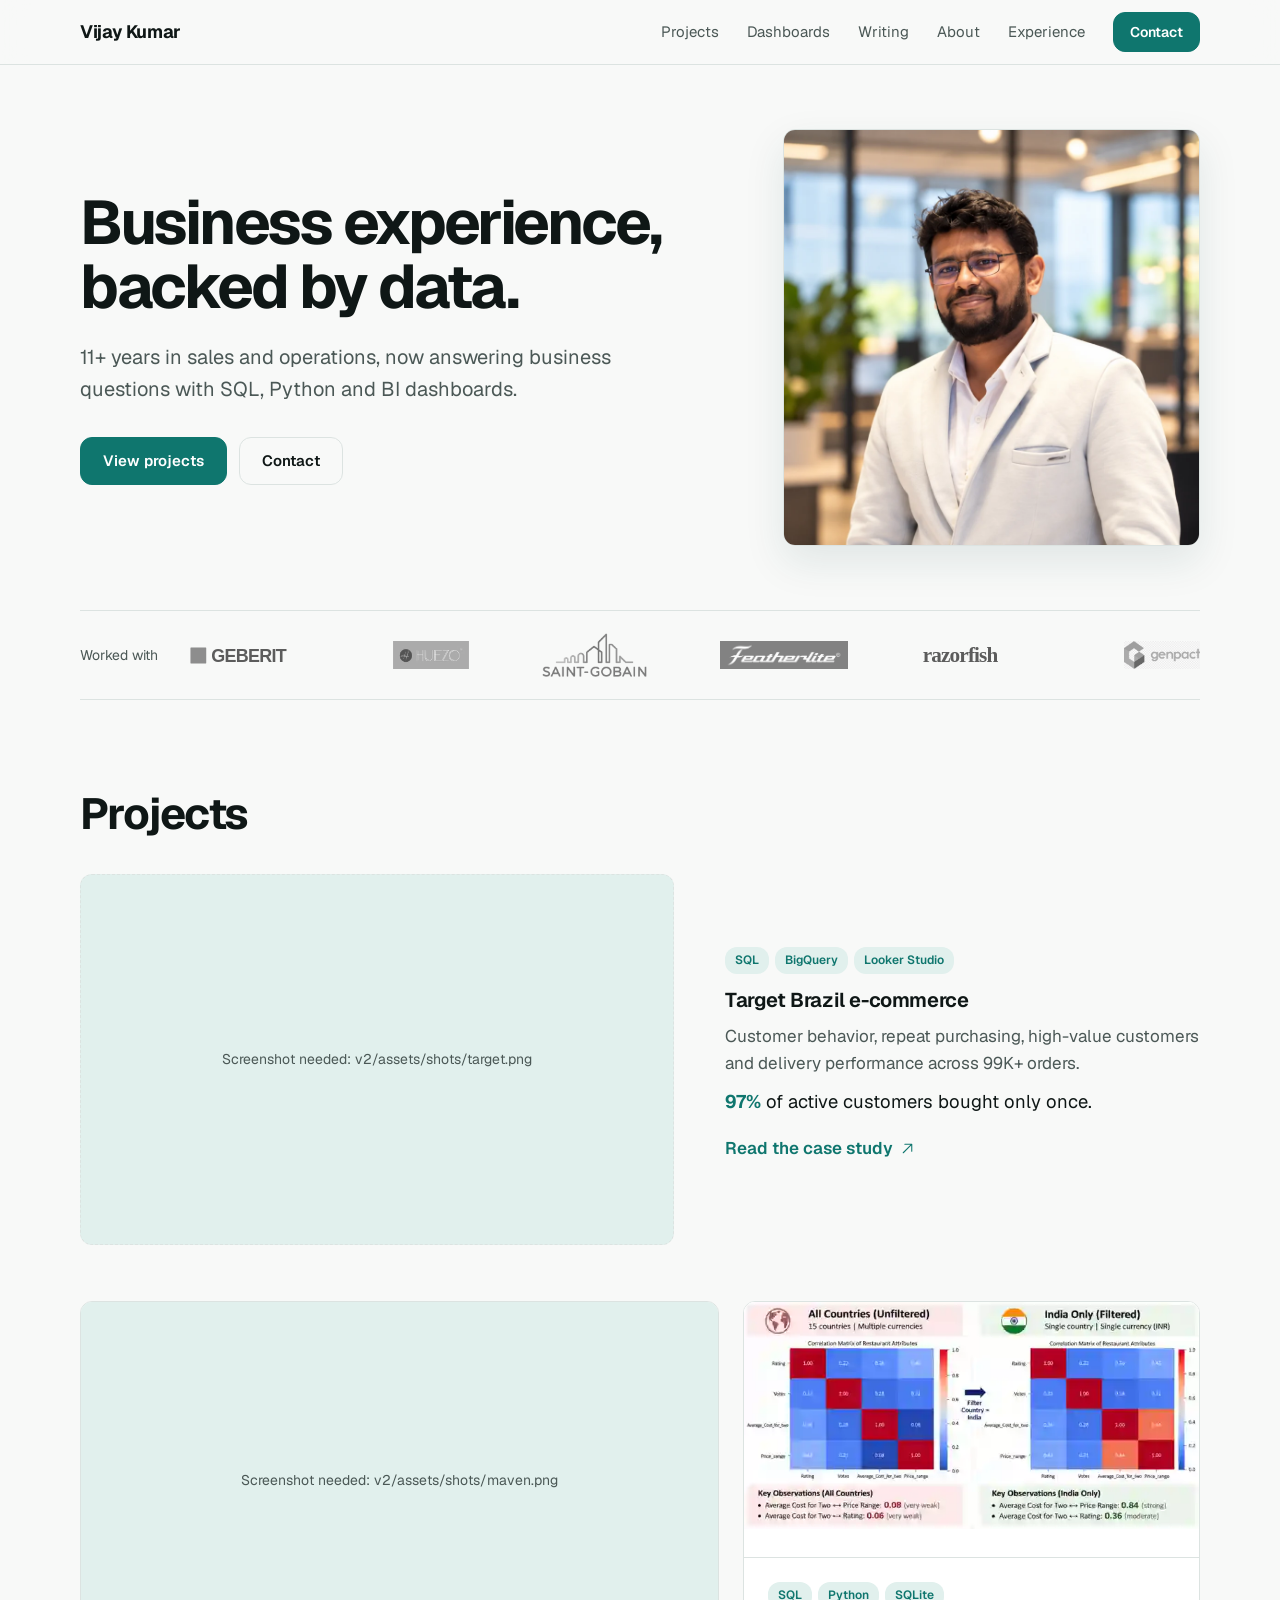
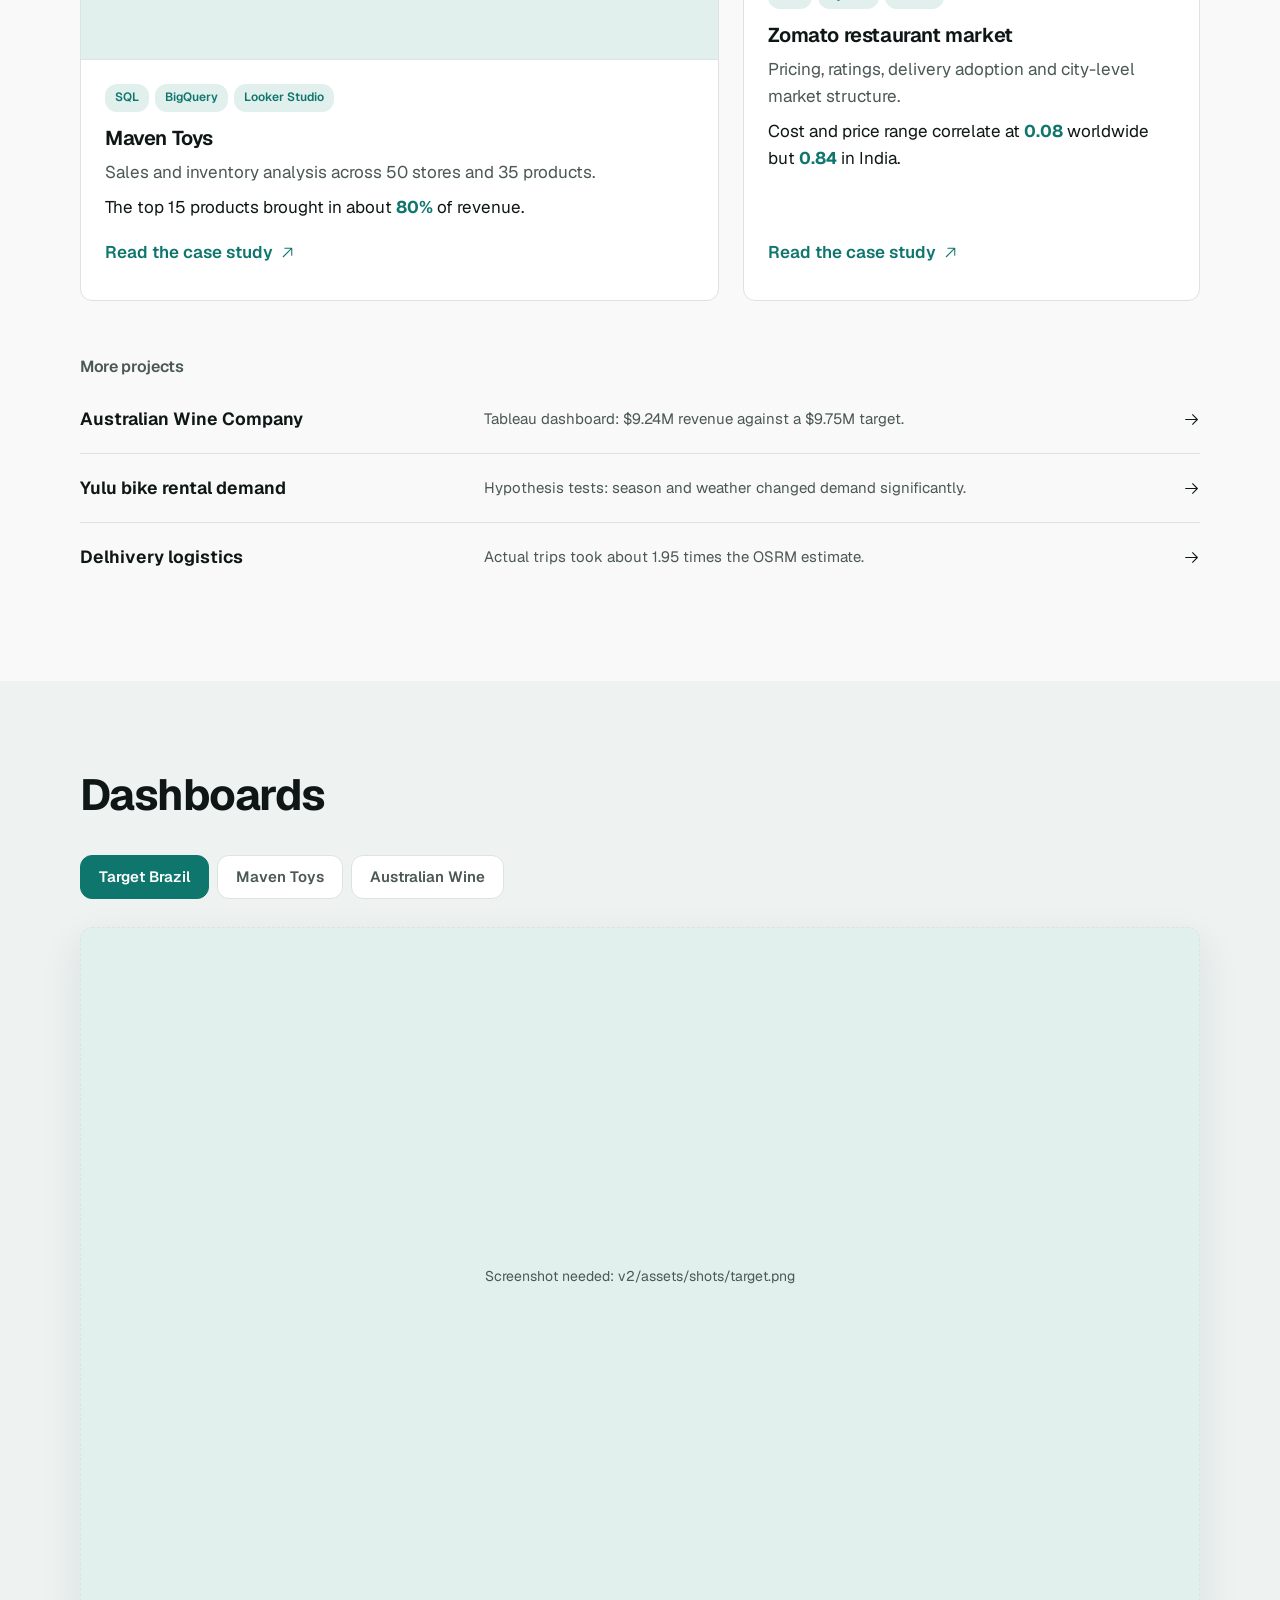
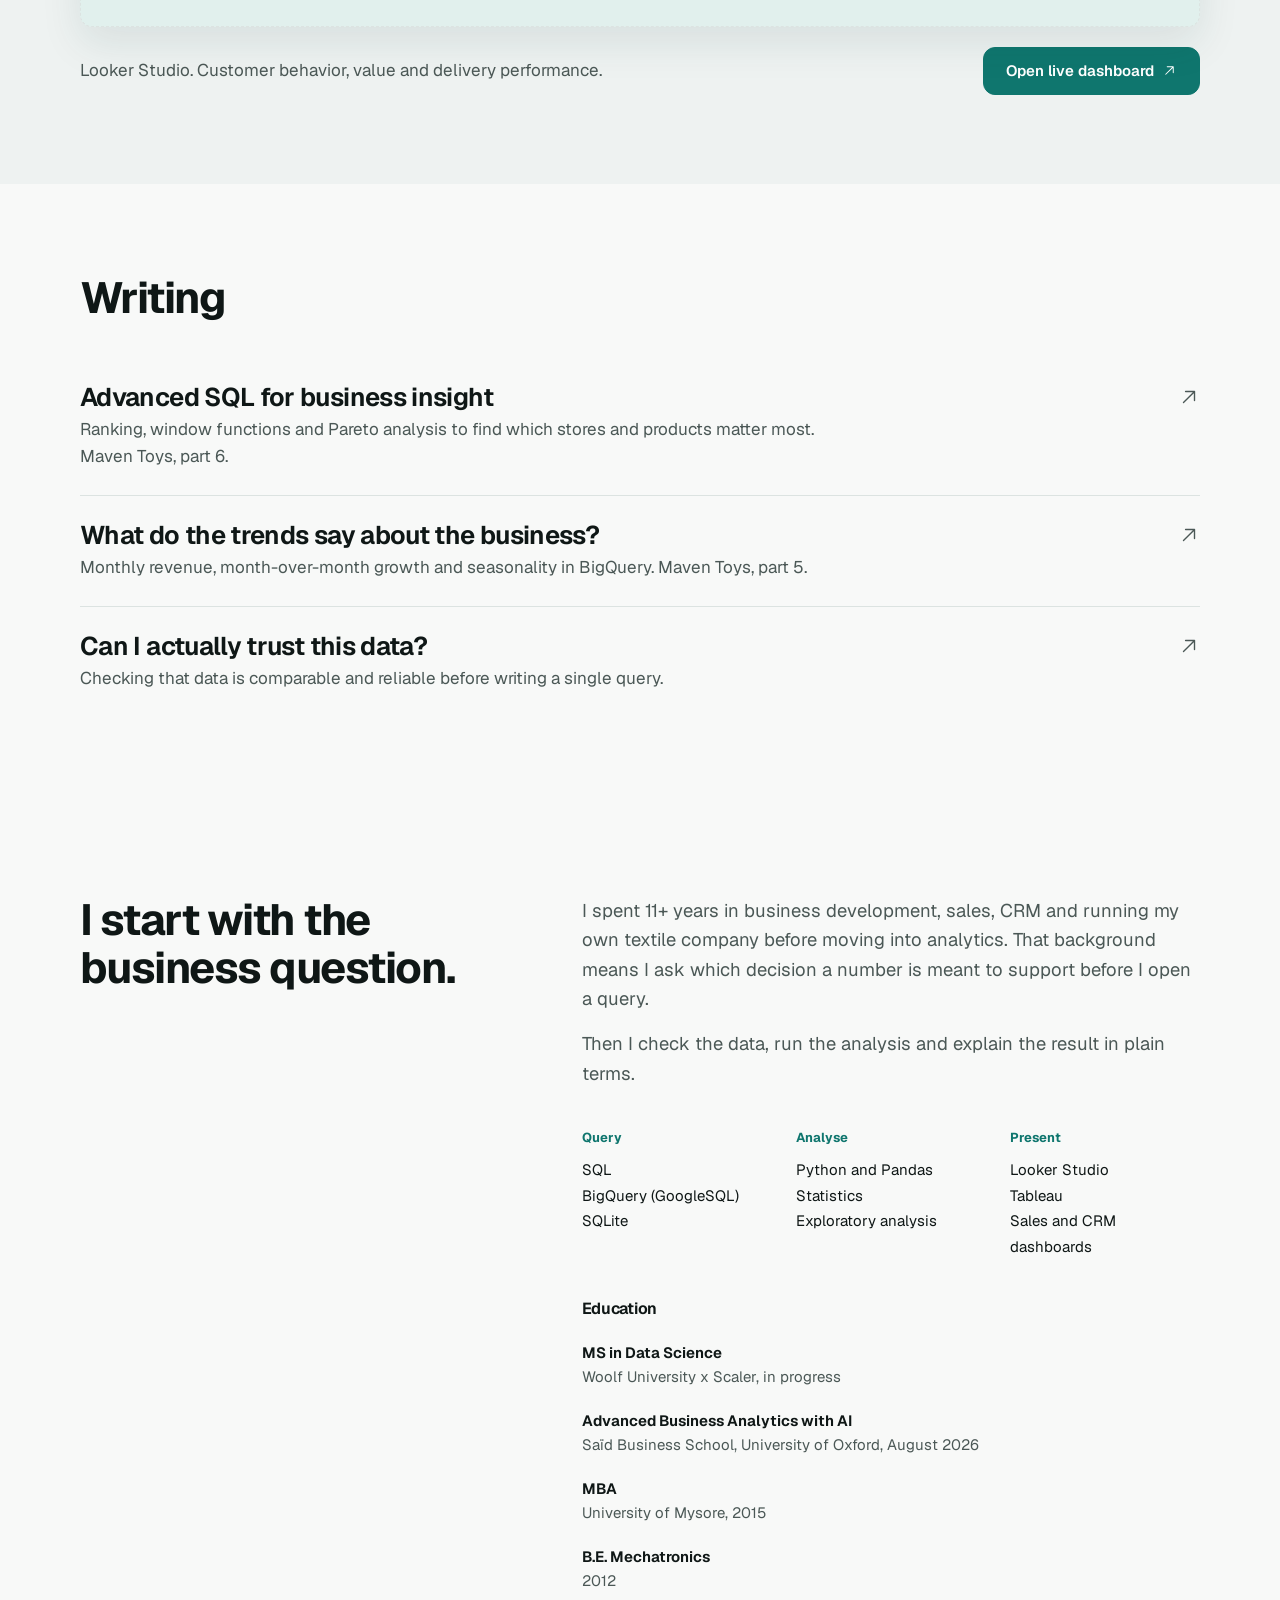
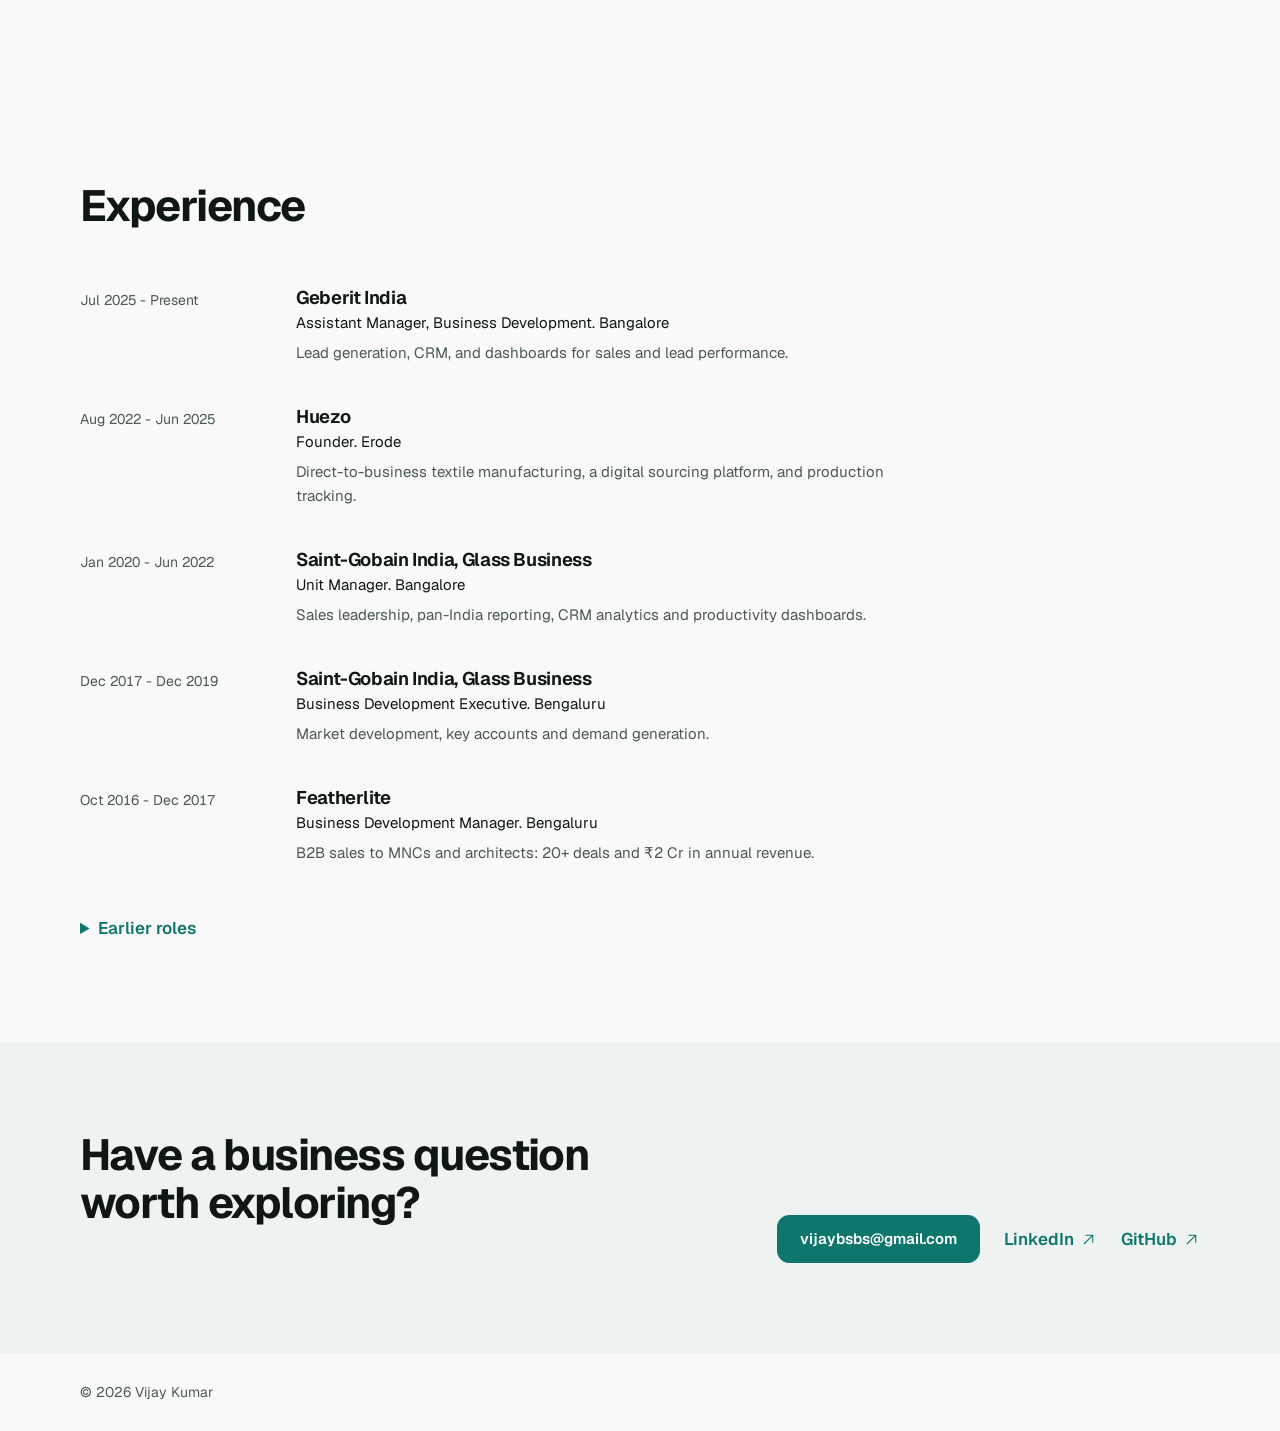
==== v2/index.html @ c9737650 "Add v2 portfolio home page in /v2 (v1 untouched) Plainer hero, real-screenshot dashboard slots, teal" ====
<!DOCTYPE html>
<html lang="en">
<head>
  <meta charset="UTF-8">
  <meta name="viewport" content="width=device-width, initial-scale=1.0">
  <title>Vijay Kumar | Business and Data Analytics</title>
  <meta name="description" content="Portfolio of Vijay Kumar: 11+ years in sales and operations, now doing business analytics with SQL, Python and BI dashboards.">
  <meta name="author" content="Vijay Kumar">
  <meta name="robots" content="noindex">
  <meta name="color-scheme" content="light dark">
  <meta property="og:type" content="website">
  <meta property="og:title" content="Vijay Kumar | Business and Data Analytics">
  <meta property="og:description" content="Business experience, backed by data. Projects, live dashboards and writing.">
  <meta property="og:image" content="https://vijaybsbs.github.io/v2/assets/vijay-profile.webp">
  <link rel="icon" href="assets/favicon.svg" type="image/svg+xml">
  <link rel="preload" href="assets/fonts/geist-latin-wght-normal.woff2" as="font" type="font/woff2" crossorigin>
  <link rel="stylesheet" href="styles.css">
</head>
<body>
  <a class="skip" href="#main">Skip to content</a>

  <header class="nav-wrap">
    <nav class="nav container" aria-label="Main">
      <a class="brand" href="#top" aria-label="Vijay Kumar, home">Vijay Kumar</a>
      <button class="menu-btn" type="button" aria-expanded="false" aria-controls="nav-links">Menu</button>
      <div class="nav-links" id="nav-links">
        <a href="#projects">Projects</a>
        <a href="#dashboards">Dashboards</a>
        <a href="#writing">Writing</a>
        <a href="#about">About</a>
        <a href="#experience">Experience</a>
        <a class="btn btn-small" href="#contact">Contact</a>
      </div>
    </nav>
  </header>

  <main id="main">
    <section class="hero container" id="top">
      <div class="hero-copy">
        <h1>Business experience, backed by data.</h1>
        <p class="lead">11+ years in sales and operations, now answering business questions with SQL, Python and BI dashboards.</p>
        <div class="actions">
          <a class="btn btn-primary" href="#projects">View projects</a>
          <a class="btn btn-ghost" href="#contact">Contact</a>
        </div>
      </div>
      <div class="hero-photo">
        <img src="assets/vijay-profile.webp" width="900" height="900" alt="Portrait of Vijay Kumar" fetchpriority="high">
      </div>
    </section>

    <section class="logos container" aria-label="Companies I have worked with">
      <p class="logos-label">Worked with</p>
      <ul class="logo-row">
        <li><img src="assets/logos/geberit.svg" alt="Geberit" height="28"></li>
        <li><img src="assets/logos/huezo.svg" alt="Huezo" height="28"></li>
        <li><img src="assets/logos/saint-gobain.png" alt="Saint-Gobain" height="28"></li>
        <li><img src="assets/logos/featherlite.png" alt="Featherlite" height="28"></li>
        <li><img src="assets/logos/razorfish.svg" alt="Razorfish" height="28"></li>
        <li><img src="assets/logos/genpact.png" alt="Genpact" height="28"></li>
      </ul>
    </section>

    <section class="section container" id="projects">
      <h2>Projects</h2>

      <article class="feature reveal">
        <figure class="shot" data-shot="target">
          <img src="assets/shots/target.png" width="1440" height="900" alt="Target Brazil e-commerce dashboard in Looker Studio" loading="lazy">
          <figcaption class="shot-missing">Screenshot needed: v2/assets/shots/target.png</figcaption>
        </figure>
        <div class="feature-body">
          <ul class="tags"><li>SQL</li><li>BigQuery</li><li>Looker Studio</li></ul>
          <h3>Target Brazil e-commerce</h3>
          <p>Customer behavior, repeat purchasing, high-value customers and delivery performance across 99K+ orders.</p>
          <p class="insight"><strong>97%</strong> of active customers bought only once.</p>
          <a class="link" href="../target.html">Read the case study <i class="ic ic-up-right" aria-hidden="true"></i></a>
        </div>
      </article>

      <div class="pair">
        <article class="card reveal">
          <figure class="shot" data-shot="maven">
            <img src="assets/shots/maven.png" width="1440" height="900" alt="Maven Toys retail dashboard in Looker Studio" loading="lazy">
            <figcaption class="shot-missing">Screenshot needed: v2/assets/shots/maven.png</figcaption>
          </figure>
          <div class="card-body">
            <ul class="tags"><li>SQL</li><li>BigQuery</li><li>Looker Studio</li></ul>
            <h3>Maven Toys</h3>
            <p>Sales and inventory analysis across 50 stores and 35 products.</p>
            <p class="insight">The top 15 products brought in about <strong>80%</strong> of revenue.</p>
            <a class="link" href="../maven.html">Read the case study <i class="ic ic-up-right" aria-hidden="true"></i></a>
          </div>
        </article>

        <article class="card reveal">
          <figure class="shot" data-shot="zomato">
            <img src="assets/shots/zomato.webp" width="650" height="325" alt="Chart comparing cost and price-range correlation worldwide and in India" loading="lazy">
            <figcaption class="shot-missing">Chart missing</figcaption>
          </figure>
          <div class="card-body">
            <ul class="tags"><li>SQL</li><li>Python</li><li>SQLite</li></ul>
            <h3>Zomato restaurant market</h3>
            <p>Pricing, ratings, delivery adoption and city-level market structure.</p>
            <p class="insight">Cost and price range correlate at <strong>0.08</strong> worldwide but <strong>0.84</strong> in India.</p>
            <a class="link" href="../zomato.html">Read the case study <i class="ic ic-up-right" aria-hidden="true"></i></a>
          </div>
        </article>
      </div>

      <div class="more reveal">
        <h3 class="more-title">More projects</h3>
        <a class="more-row" href="../wine.html">
          <span class="more-name">Australian Wine Company</span>
          <span class="more-note">Tableau dashboard: $9.24M revenue against a $9.75M target.</span>
          <i class="ic ic-right" aria-hidden="true"></i>
        </a>
        <a class="more-row" href="../yulu.html">
          <span class="more-name">Yulu bike rental demand</span>
          <span class="more-note">Hypothesis tests: season and weather changed demand significantly.</span>
          <i class="ic ic-right" aria-hidden="true"></i>
        </a>
        <a class="more-row" href="../delhivery.html">
          <span class="more-name">Delhivery logistics</span>
          <span class="more-note">Actual trips took about 1.95 times the OSRM estimate.</span>
          <i class="ic ic-right" aria-hidden="true"></i>
        </a>
      </div>
    </section>

    <section class="section band" id="dashboards">
      <div class="container">
        <h2>Dashboards</h2>
        <div class="tabs" role="tablist" aria-label="Choose a dashboard">
          <button class="tab" role="tab" id="tab-target" aria-controls="panel-target" aria-selected="true" type="button">Target Brazil</button>
          <button class="tab" role="tab" id="tab-maven" aria-controls="panel-maven" aria-selected="false" tabindex="-1" type="button">Maven Toys</button>
          <button class="tab" role="tab" id="tab-wine" aria-controls="panel-wine" aria-selected="false" tabindex="-1" type="button">Australian Wine</button>
        </div>

        <div class="panel" role="tabpanel" id="panel-target" aria-labelledby="tab-target">
          <figure class="shot shot-large" data-shot="target">
            <img src="assets/shots/target.png" width="1440" height="900" alt="Target Brazil dashboard" loading="lazy">
            <figcaption class="shot-missing">Screenshot needed: v2/assets/shots/target.png</figcaption>
          </figure>
          <div class="panel-meta">
            <p>Looker Studio. Customer behavior, value and delivery performance.</p>
            <a class="btn btn-primary" href="https://datastudio.google.com/reporting/c415700a-a100-4e78-84bf-445e071a173b" target="_blank" rel="noopener">Open live dashboard <i class="ic ic-up-right" aria-hidden="true"></i></a>
          </div>
        </div>

        <div class="panel" role="tabpanel" id="panel-maven" aria-labelledby="tab-maven" hidden>
          <figure class="shot shot-large" data-shot="maven">
            <img src="assets/shots/maven.png" width="1440" height="900" alt="Maven Toys dashboard" loading="lazy">
            <figcaption class="shot-missing">Screenshot needed: v2/assets/shots/maven.png</figcaption>
          </figure>
          <div class="panel-meta">
            <p>Looker Studio. Revenue, product mix and inventory across 50 stores.</p>
            <a class="btn btn-primary" href="https://datastudio.google.com/reporting/275db6a6-f137-4c08-bebb-b09210bb19aa" target="_blank" rel="noopener">Open live dashboard <i class="ic ic-up-right" aria-hidden="true"></i></a>
          </div>
        </div>

        <div class="panel" role="tabpanel" id="panel-wine" aria-labelledby="tab-wine" hidden>
          <figure class="shot shot-large" data-shot="wine">
            <img src="assets/shots/wine.png" width="1440" height="900" alt="Australian Wine Company dashboard" loading="lazy">
            <figcaption class="shot-missing">Screenshot needed: v2/assets/shots/wine.png</figcaption>
          </figure>
          <div class="panel-meta">
            <p>Tableau Public. Revenue, targets, freight and customer retention.</p>
            <a class="btn btn-primary" href="https://public.tableau.com/views/AustralianWineCompanyInsightsDashboard_17593967646220/AustralianWineCompanyInsightsDashboard" target="_blank" rel="noopener">Open live dashboard <i class="ic ic-up-right" aria-hidden="true"></i></a>
          </div>
        </div>
      </div>
    </section>

    <section class="section container" id="writing">
      <h2>Writing</h2>
      <ul class="posts">
        <li class="reveal">
          <a class="post" href="https://www.linkedin.com/posts/vijaybsbs_dataanalytics-sql-bigquery-activity-7506527121729576960-_bFd" target="_blank" rel="noopener">
            <span class="post-title">Advanced SQL for business insight</span>
            <span class="post-note">Ranking, window functions and Pareto analysis to find which stores and products matter most. Maven Toys, part 6.</span>
            <i class="ic ic-up-right" aria-hidden="true"></i>
          </a>
        </li>
        <li class="reveal">
          <a class="post" href="https://www.linkedin.com/posts/vijaybsbs_dataanalytics-sql-bigquery-activity-7506160573588361218-6W4i" target="_blank" rel="noopener">
            <span class="post-title">What do the trends say about the business?</span>
            <span class="post-note">Monthly revenue, month-over-month growth and seasonality in BigQuery. Maven Toys, part 5.</span>
            <i class="ic ic-up-right" aria-hidden="true"></i>
          </a>
        </li>
        <li class="reveal">
          <a class="post" href="https://www.linkedin.com/feed/update/urn:li:activity:7510499380840386560/" target="_blank" rel="noopener">
            <span class="post-title">Can I actually trust this data?</span>
            <span class="post-note">Checking that data is comparable and reliable before writing a single query.</span>
            <i class="ic ic-up-right" aria-hidden="true"></i>
          </a>
        </li>
      </ul>
    </section>

    <section class="section container about" id="about">
      <div class="about-head">
        <h2>I start with the business question.</h2>
      </div>
      <div class="about-body">
        <p>I spent 11+ years in business development, sales, CRM and running my own textile company before moving into analytics. That background means I ask which decision a number is meant to support before I open a query.</p>
        <p>Then I check the data, run the analysis and explain the result in plain terms.</p>

        <dl class="skills">
          <div><dt>Query</dt><dd>SQL<br>BigQuery (GoogleSQL)<br>SQLite</dd></div>
          <div><dt>Analyse</dt><dd>Python and Pandas<br>Statistics<br>Exploratory analysis</dd></div>
          <div><dt>Present</dt><dd>Looker Studio<br>Tableau<br>Sales and CRM dashboards</dd></div>
        </dl>

        <h3 class="sub">Education</h3>
        <ul class="edu">
          <li><strong>MS in Data Science</strong> Woolf University x Scaler, in progress</li>
          <li><strong>Advanced Business Analytics with AI</strong> Saïd Business School, University of Oxford, August 2026</li>
          <li><strong>MBA</strong> University of Mysore, 2015</li>
          <li><strong>B.E. Mechatronics</strong> 2012</li>
        </ul>
      </div>
    </section>

    <section class="section container" id="experience">
      <h2>Experience</h2>
      <ol class="timeline">
        <li class="reveal"><span class="period">Jul 2025 - Present</span><div><h3>Geberit India</h3><p class="role">Assistant Manager, Business Development. Bangalore</p><p>Lead generation, CRM, and dashboards for sales and lead performance.</p></div></li>
        <li class="reveal"><span class="period">Aug 2022 - Jun 2025</span><div><h3>Huezo</h3><p class="role">Founder. Erode</p><p>Direct-to-business textile manufacturing, a digital sourcing platform, and production tracking.</p></div></li>
        <li class="reveal"><span class="period">Jan 2020 - Jun 2022</span><div><h3>Saint-Gobain India, Glass Business</h3><p class="role">Unit Manager. Bangalore</p><p>Sales leadership, pan-India reporting, CRM analytics and productivity dashboards.</p></div></li>
        <li class="reveal"><span class="period">Dec 2017 - Dec 2019</span><div><h3>Saint-Gobain India, Glass Business</h3><p class="role">Business Development Executive. Bengaluru</p><p>Market development, key accounts and demand generation.</p></div></li>
        <li class="reveal"><span class="period">Oct 2016 - Dec 2017</span><div><h3>Featherlite</h3><p class="role">Business Development Manager. Bengaluru</p><p>B2B sales to MNCs and architects: 20+ deals and ₹2 Cr in annual revenue.</p></div></li>
      </ol>

      <details class="earlier">
        <summary>Earlier roles</summary>
        <ol class="timeline">
          <li><span class="period">Jul 2015 - Sep 2016</span><div><h3>Fresh Buy</h3><p class="role">Business Development. Bangalore</p><p>Retail operations, procurement, vendor negotiations and institutional partnerships.</p></div></li>
          <li><span class="period">Feb 2015 - May 2015</span><div><h3>Razorfish Technologies India</h3><p class="role">Market Research Intern. Bangalore</p><p>Market research, data mining and marketing insights.</p></div></li>
          <li><span class="period">Jul 2014 - Sep 2014</span><div><h3>Genpact</h3><p class="role">Research Intern. Bangalore</p><p>Market research, social media analytics and lead data mining.</p></div></li>
          <li><span class="period">May 2014 - Jun 2014</span><div><h3>Trishul Winding Solutions</h3><p class="role">Research Intern. Bangalore</p><p>CRM in Excel, sales funnel analysis and decision-support analysis.</p></div></li>
          <li><span class="period">Apr 2012 - May 2013</span><div><h3>Adthiya Polytechnic College</h3><p class="role">Professor of Mechanical Engineering. Tamil Nadu</p><p>Teaching and technical communication.</p></div></li>
        </ol>
      </details>
    </section>

    <section class="contact band" id="contact">
      <div class="container contact-inner">
        <h2>Have a business question worth exploring?</h2>
        <div class="contact-links">
          <a class="btn btn-primary" href="mailto:vijaybsbs@gmail.com">vijaybsbs@gmail.com</a>
          <a class="link" href="https://www.linkedin.com/in/vijaybsbs/" target="_blank" rel="noopener">LinkedIn <i class="ic ic-up-right" aria-hidden="true"></i></a>
          <a class="link" href="https://github.com/vijaybsbs" target="_blank" rel="noopener">GitHub <i class="ic ic-up-right" aria-hidden="true"></i></a>
        </div>
      </div>
    </section>
  </main>

  <footer class="footer container">
    <span>© <span id="year">2026</span> Vijay Kumar</span>
  </footer>
  <script src="script.js"></script>
</body>
</html>
---- v2/styles.css ----
/* Vijay Kumar portfolio, v2. One accent (teal), one radius, light + dark. */
@font-face{font-family:"Geist";src:url("assets/fonts/geist-latin-wght-normal.woff2") format("woff2");font-weight:100 900;font-display:swap}

:root{
  --bg:#f8f9f8;
  --surface:#ffffff;
  --band:#eef2f1;
  --ink:#0f1716;
  --muted:#4b5856;
  --line:#dce3e1;
  --accent:#0f766e;
  --on-accent:#ffffff;
  --accent-soft:#e1f0ed;
  --shadow:0 16px 40px rgba(15,70,64,.10);
  --r:12px;
  --max:1120px;
  --y:clamp(56px,7vw,96px);
}
@media (prefers-color-scheme:dark){
  :root{
    --bg:#0b1110;
    --surface:#121a19;
    --band:#0f1716;
    --ink:#e9efed;
    --muted:#a2b0ad;
    --line:#23302e;
    --accent:#2dd4bf;
    --on-accent:#04201c;
    --accent-soft:#12302c;
    --shadow:0 16px 40px rgba(0,0,0,.4);
  }
}

*{box-sizing:border-box}
html{scroll-behavior:smooth}
body{margin:0;background:var(--bg);color:var(--ink);font-family:"Geist",ui-sans-serif,system-ui,-apple-system,"Segoe UI",sans-serif;font-size:17px;line-height:1.6;-webkit-font-smoothing:antialiased}
img{max-width:100%;height:auto;display:block}
a{color:inherit;text-decoration:none}
ul,ol{margin:0;padding:0;list-style:none}
h1,h2,h3,p,dl,dd{margin:0}
section[id]{scroll-margin-top:72px}
:focus-visible{outline:2px solid var(--accent);outline-offset:3px;border-radius:6px}

.container{width:min(calc(100% - 48px),var(--max));margin-inline:auto}
.skip{position:absolute;left:-999px;top:8px;background:var(--accent);color:var(--on-accent);padding:8px 14px;border-radius:var(--r);z-index:100}
.skip:focus{left:8px}

/* Icons: Phosphor, masked so they take the text color */
.ic{display:inline-block;width:1em;height:1em;background:currentColor;-webkit-mask:var(--icon) center/contain no-repeat;mask:var(--icon) center/contain no-repeat;vertical-align:-.12em;transition:transform .25s cubic-bezier(.16,1,.3,1)}
.ic-up-right{--icon:url("assets/icons/arrow-up-right.svg")}
.ic-right{--icon:url("assets/icons/arrow-right.svg")}

/* Buttons */
.btn{display:inline-flex;align-items:center;justify-content:center;gap:8px;min-height:48px;padding:0 22px;border-radius:var(--r);border:1px solid var(--line);font-weight:600;font-size:15px;white-space:nowrap;transition:transform .2s cubic-bezier(.16,1,.3,1),background .2s,border-color .2s,box-shadow .2s}
.btn:hover{transform:translateY(-2px)}
.btn:active{transform:scale(.98)}
.btn-primary{background:var(--accent);border-color:var(--accent);color:var(--on-accent)}
.btn-primary:hover{box-shadow:var(--shadow)}
.btn-ghost{background:transparent;color:var(--ink)}
.btn-ghost:hover{border-color:var(--accent)}
.btn-small{min-height:40px;padding:0 16px;background:var(--accent);border-color:var(--accent);color:var(--on-accent);font-size:14px}
.link{display:inline-flex;align-items:center;gap:6px;font-weight:600;color:var(--accent);padding:10px 0}
.link:hover .ic{transform:translate(2px,-2px)}

/* Nav */
.nav-wrap{position:sticky;top:0;z-index:20;background:color-mix(in srgb,var(--bg) 88%,transparent);backdrop-filter:blur(14px);-webkit-backdrop-filter:blur(14px);border-bottom:1px solid var(--line)}
.nav{height:64px;display:flex;align-items:center;justify-content:space-between}
.brand{font-weight:700;letter-spacing:-.02em;font-size:18px}
.nav-links{display:flex;align-items:center;gap:28px;font-size:15px;color:var(--muted)}
.nav-links a:not(.btn):hover{color:var(--ink)}
.menu-btn{display:none;min-height:44px;padding:0 14px;border:1px solid var(--line);border-radius:var(--r);background:transparent;color:var(--ink);font:inherit;font-size:15px;font-weight:600;cursor:pointer}

/* Headings */
h1{font-size:clamp(2.4rem,4.8vw,4rem);line-height:1.04;letter-spacing:-.04em;font-weight:700;text-wrap:balance}
h2{font-size:clamp(1.9rem,3.4vw,2.75rem);line-height:1.1;letter-spacing:-.035em;font-weight:700;text-wrap:balance}
h3{font-size:1.25rem;line-height:1.25;letter-spacing:-.02em;font-weight:650}
.section{padding-block:var(--y)}
.section>h2,.band .container>h2{margin-bottom:36px}

/* Hero */
.hero{display:grid;grid-template-columns:1.2fr .8fr;gap:clamp(32px,6vw,80px);align-items:center;padding-block:clamp(40px,5vw,72px)}
.lead{font-size:clamp(1.05rem,1.6vw,1.25rem);color:var(--muted);max-width:30em;margin:22px 0 32px}
.actions{display:flex;gap:12px;flex-wrap:wrap}
.hero-photo img{width:100%;max-width:420px;margin-left:auto;aspect-ratio:1;object-fit:cover;border-radius:var(--r);border:1px solid var(--line);box-shadow:var(--shadow)}

/* Logos */
.logos{display:flex;align-items:center;gap:32px;padding-block:22px;border-block:1px solid var(--line)}
.logos-label{font-size:14px;color:var(--muted);white-space:nowrap}
.logo-row{display:flex;flex:1;align-items:center;justify-content:space-between;gap:20px 36px;flex-wrap:wrap}
.logo-row img{height:28px;width:auto;max-width:130px;object-fit:contain;filter:grayscale(1);opacity:.7;transition:opacity .2s}
.logo-row li:hover img{opacity:1}
.logo-row img[alt="Saint-Gobain"]{height:44px}
@media (prefers-color-scheme:dark){.logo-row li{background:#e6ecea;border-radius:var(--r);padding:8px 14px;display:flex;align-items:center}.logo-row img{opacity:.85}}

/* Screenshots with graceful empty state */
.shot{position:relative;margin:0;aspect-ratio:16/10;background:var(--surface);border:1px solid var(--line);border-radius:var(--r);overflow:hidden}
.shot img{width:100%;height:100%;object-fit:cover;object-position:top}
.shot-missing{display:none}
.shot.is-missing{display:grid;place-items:center;border-style:dashed;background:var(--accent-soft)}
.shot.is-missing img{display:none}
.shot.is-missing .shot-missing{display:block;padding:16px;text-align:center;font-size:14px;color:var(--muted)}
.pair .shot{aspect-ratio:16/9}
.shot[data-shot="zomato"] img{object-fit:contain;background:#fff}

/* Projects */
.tags{display:flex;gap:6px;flex-wrap:wrap;margin-bottom:14px}
.tags li{font-size:12px;font-weight:600;padding:4px 10px;border-radius:var(--r);background:var(--accent-soft);color:var(--accent)}
.insight{margin:14px 0 8px;color:var(--ink)}
.insight strong{color:var(--accent)}
.feature{display:grid;grid-template-columns:1.25fr 1fr;gap:clamp(24px,4vw,56px);align-items:center;margin-bottom:56px}
.feature-body p{color:var(--muted);margin-top:10px}
.feature-body .insight{color:var(--ink);font-size:1.15rem}
.pair{display:grid;grid-template-columns:7fr 5fr;gap:24px;margin-bottom:56px}
.card{display:flex;flex-direction:column;background:var(--surface);border:1px solid var(--line);border-radius:var(--r);overflow:hidden;transition:transform .25s cubic-bezier(.16,1,.3,1),box-shadow .25s}
.card:hover{transform:translateY(-4px);box-shadow:var(--shadow)}
.card .shot{border:0;border-bottom:1px solid var(--line);border-radius:0}
.card-body{padding:24px;display:flex;flex-direction:column;flex:1}
.card-body p{color:var(--muted);margin-top:8px}
.card-body .insight{color:var(--ink)}
.card-body .link{margin-top:auto}

.more-title{font-size:1rem;color:var(--muted);font-weight:600;margin-bottom:8px}
.more-row{display:grid;grid-template-columns:minmax(0,.9fr) minmax(0,1.6fr) auto;gap:24px;align-items:center;padding:20px 0;transition:color .2s}
.more-row+.more-row{border-top:1px solid var(--line)}
.more-name{font-weight:650;font-size:1.1rem}
.more-note{color:var(--muted);font-size:15px}
.more-row:hover .more-name{color:var(--accent)}
.more-row:hover .ic{transform:translateX(4px)}

/* Dashboards */
.band{background:var(--band)}
.tabs{display:flex;gap:8px;margin-bottom:24px;overflow-x:auto;padding-bottom:4px}
.tab{min-height:44px;padding:0 18px;border:1px solid var(--line);border-radius:var(--r);background:var(--surface);color:var(--muted);font:inherit;font-size:15px;font-weight:600;white-space:nowrap;cursor:pointer;transition:background .2s,color .2s,border-color .2s}
.tab:hover{color:var(--ink)}
.tab[aria-selected="true"]{background:var(--accent);border-color:var(--accent);color:var(--on-accent)}
.panel[hidden]{display:none}
.panel-meta{display:flex;align-items:center;justify-content:space-between;gap:20px;flex-wrap:wrap;margin-top:20px}
.panel-meta p{color:var(--muted)}
.shot-large{box-shadow:var(--shadow)}

/* Writing */
.post{display:grid;grid-template-columns:minmax(0,1fr) auto;column-gap:24px;row-gap:4px;align-items:start;padding:24px 0}
li+li .post{border-top:1px solid var(--line)}
.post-title{font-size:clamp(1.25rem,2.2vw,1.6rem);font-weight:650;letter-spacing:-.025em;line-height:1.2;transition:color .2s}
.post-note{grid-column:1;color:var(--muted);max-width:44em}
.post .ic{grid-column:2;grid-row:1;font-size:1.4rem;color:var(--muted);margin-top:4px}
.post:hover .post-title{color:var(--accent)}
.post:hover .ic{transform:translate(3px,-3px);color:var(--accent)}

/* About */
.about{display:grid;grid-template-columns:.8fr 1.2fr;gap:clamp(32px,7vw,96px)}
.about-head h2{position:sticky;top:96px}
.about-body p{color:var(--muted);font-size:1.15rem;max-width:36em}
.about-body p+p{margin-top:16px}
.skills{display:grid;grid-template-columns:repeat(3,1fr);gap:24px;margin:40px 0}
.skills dt{font-size:13px;font-weight:700;color:var(--accent);margin-bottom:8px}
.skills dd{color:var(--ink);font-size:15px;line-height:1.7}
.sub{font-size:1rem;margin-bottom:12px}
.edu li{padding:10px 0;color:var(--muted);font-size:15px}
.edu strong{display:block;color:var(--ink);font-weight:650}

/* Experience */
.timeline li{display:grid;grid-template-columns:200px 1fr;gap:16px;padding:20px 0}
.period{font-size:14px;color:var(--muted);padding-top:3px;font-variant-numeric:tabular-nums}
.timeline h3{font-size:1.15rem}
.timeline .role{color:var(--ink);font-size:15px;margin-top:2px}
.timeline p:not(.role){color:var(--muted);font-size:15px;margin-top:6px;max-width:40em}
.earlier{margin-top:20px}
.earlier summary{cursor:pointer;font-weight:600;color:var(--accent);padding:10px 0;width:max-content}
.earlier[open] summary{margin-bottom:6px}

/* Contact + footer */
.contact{padding-block:var(--y)}
.contact-inner{display:flex;justify-content:space-between;align-items:end;gap:40px;flex-wrap:wrap}
.contact h2{max-width:14em;margin:0}
.contact-links{display:flex;align-items:center;gap:24px;flex-wrap:wrap}
.footer{padding-block:28px;color:var(--muted);font-size:14px}

/* Motion: only when the user has not asked for less */
@media (prefers-reduced-motion:no-preference){
  .hero-copy>*,.hero-photo{opacity:0;transform:translateY(16px);animation:rise .7s cubic-bezier(.16,1,.3,1) forwards}
  .hero-copy>:nth-child(2){animation-delay:.08s}
  .hero-copy>:nth-child(3){animation-delay:.16s}
  .hero-photo{animation-delay:.2s}
  .js .reveal{opacity:0;transform:translateY(20px);transition:opacity .6s cubic-bezier(.16,1,.3,1),transform .6s cubic-bezier(.16,1,.3,1)}
  .js .reveal.in{opacity:1;transform:none}
  .panel:not([hidden]){animation:fade .35s ease}
  @keyframes rise{to{opacity:1;transform:none}}
  @keyframes fade{from{opacity:0}to{opacity:1}}
}
@media (prefers-reduced-motion:reduce){
  html{scroll-behavior:auto}
  .btn,.card,.ic{transition:none}
}

/* Tablet and mobile: every multi-column layout collapses to one column */
@media (max-width:900px){
  .menu-btn{display:inline-flex;align-items:center}
  .nav-links{display:none;position:absolute;top:64px;left:0;right:0;flex-direction:column;align-items:stretch;gap:0;padding:8px 24px 20px;background:var(--bg);border-bottom:1px solid var(--line)}
  .nav-links.open{display:flex}
  .nav-links a:not(.btn){padding:12px 0;font-size:17px}
  .nav-links .btn{margin-top:8px}
  .hero,.feature,.pair,.about{grid-template-columns:1fr}
  .hero-photo img{margin:0;max-width:320px}
  .logos{flex-direction:column;align-items:flex-start;gap:14px}
  .logo-row{width:100%}
  .about-head h2{position:static}
  .more-row{grid-template-columns:1fr auto}
  .more-note{grid-column:1;grid-row:2}
  .more-row .ic{grid-column:2;grid-row:1}
}
@media (max-width:600px){
  .container{width:min(calc(100% - 32px),var(--max))}
  .skills{grid-template-columns:1fr}
  .timeline li{grid-template-columns:1fr;gap:4px}
  .nav-links{padding-inline:16px}
  .contact-inner{display:block}
  .contact-links{margin-top:28px}
  .actions .btn{flex:1 1 auto}
}
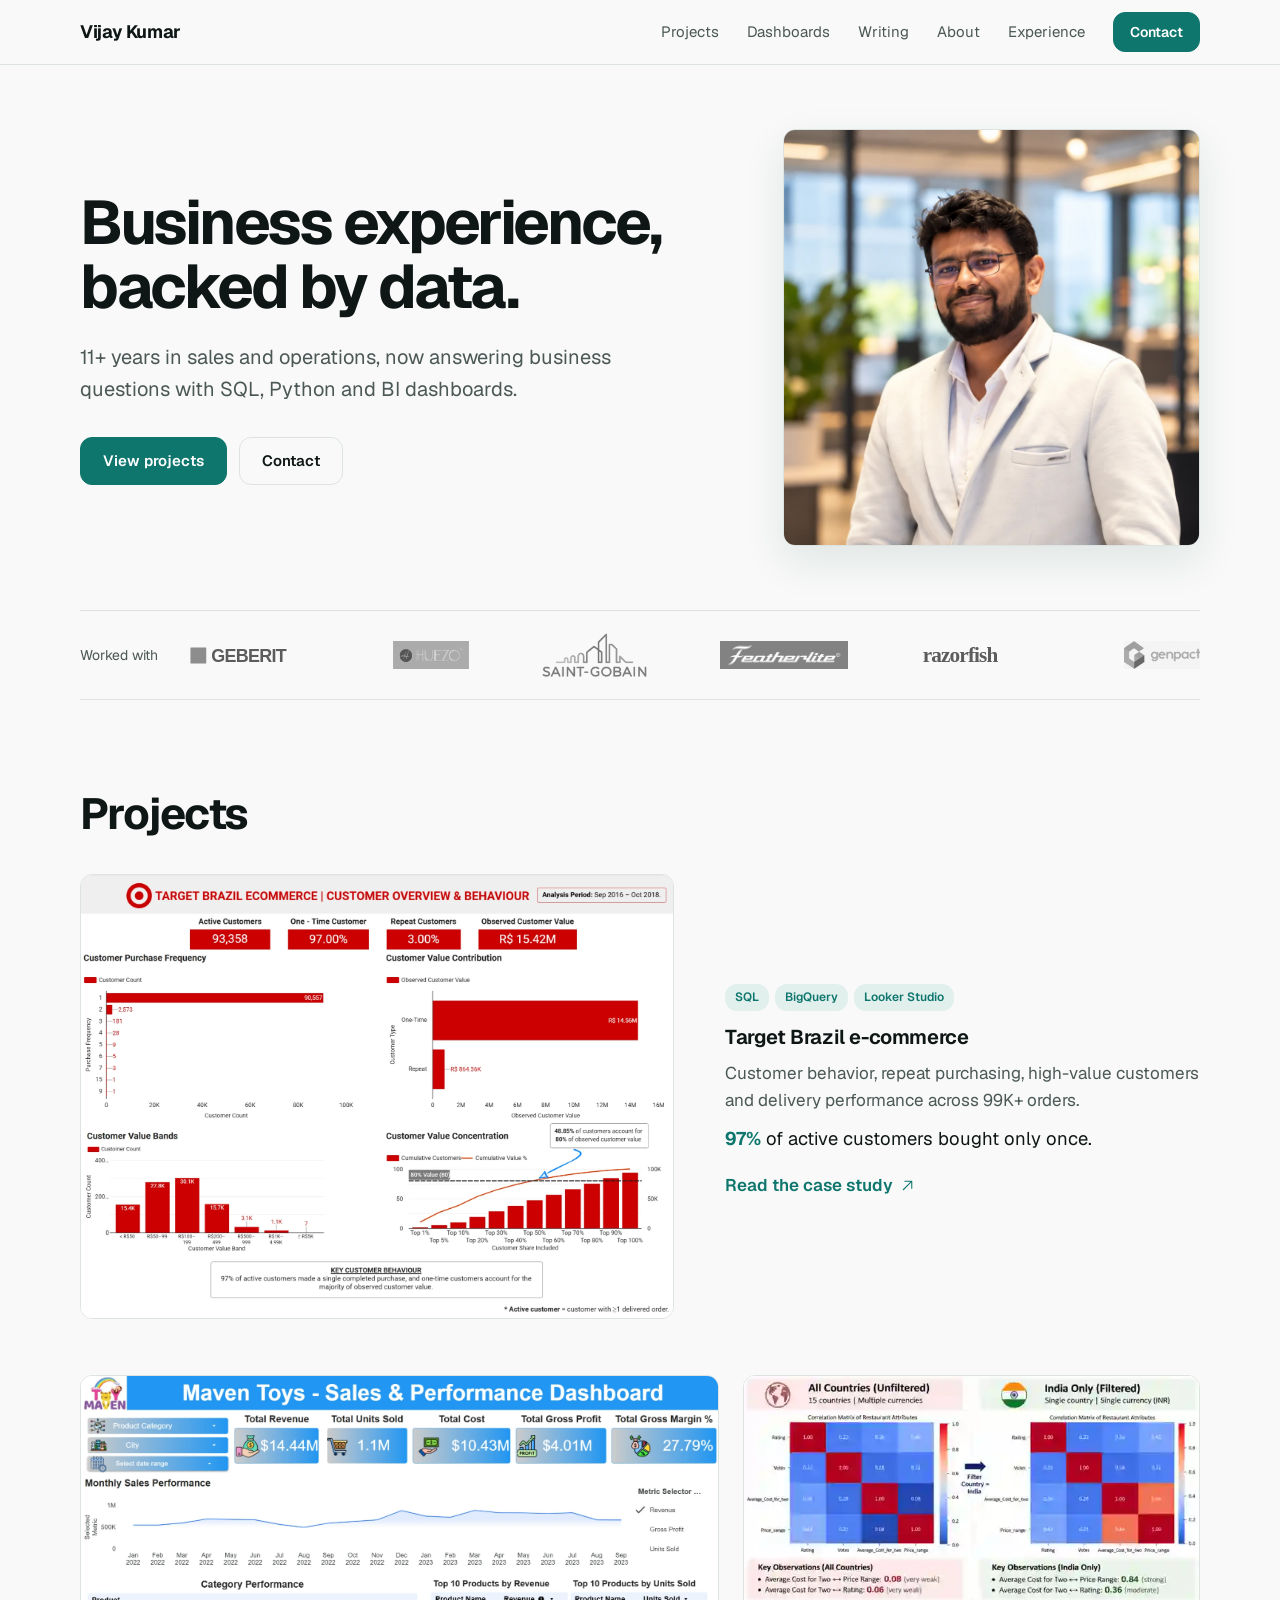
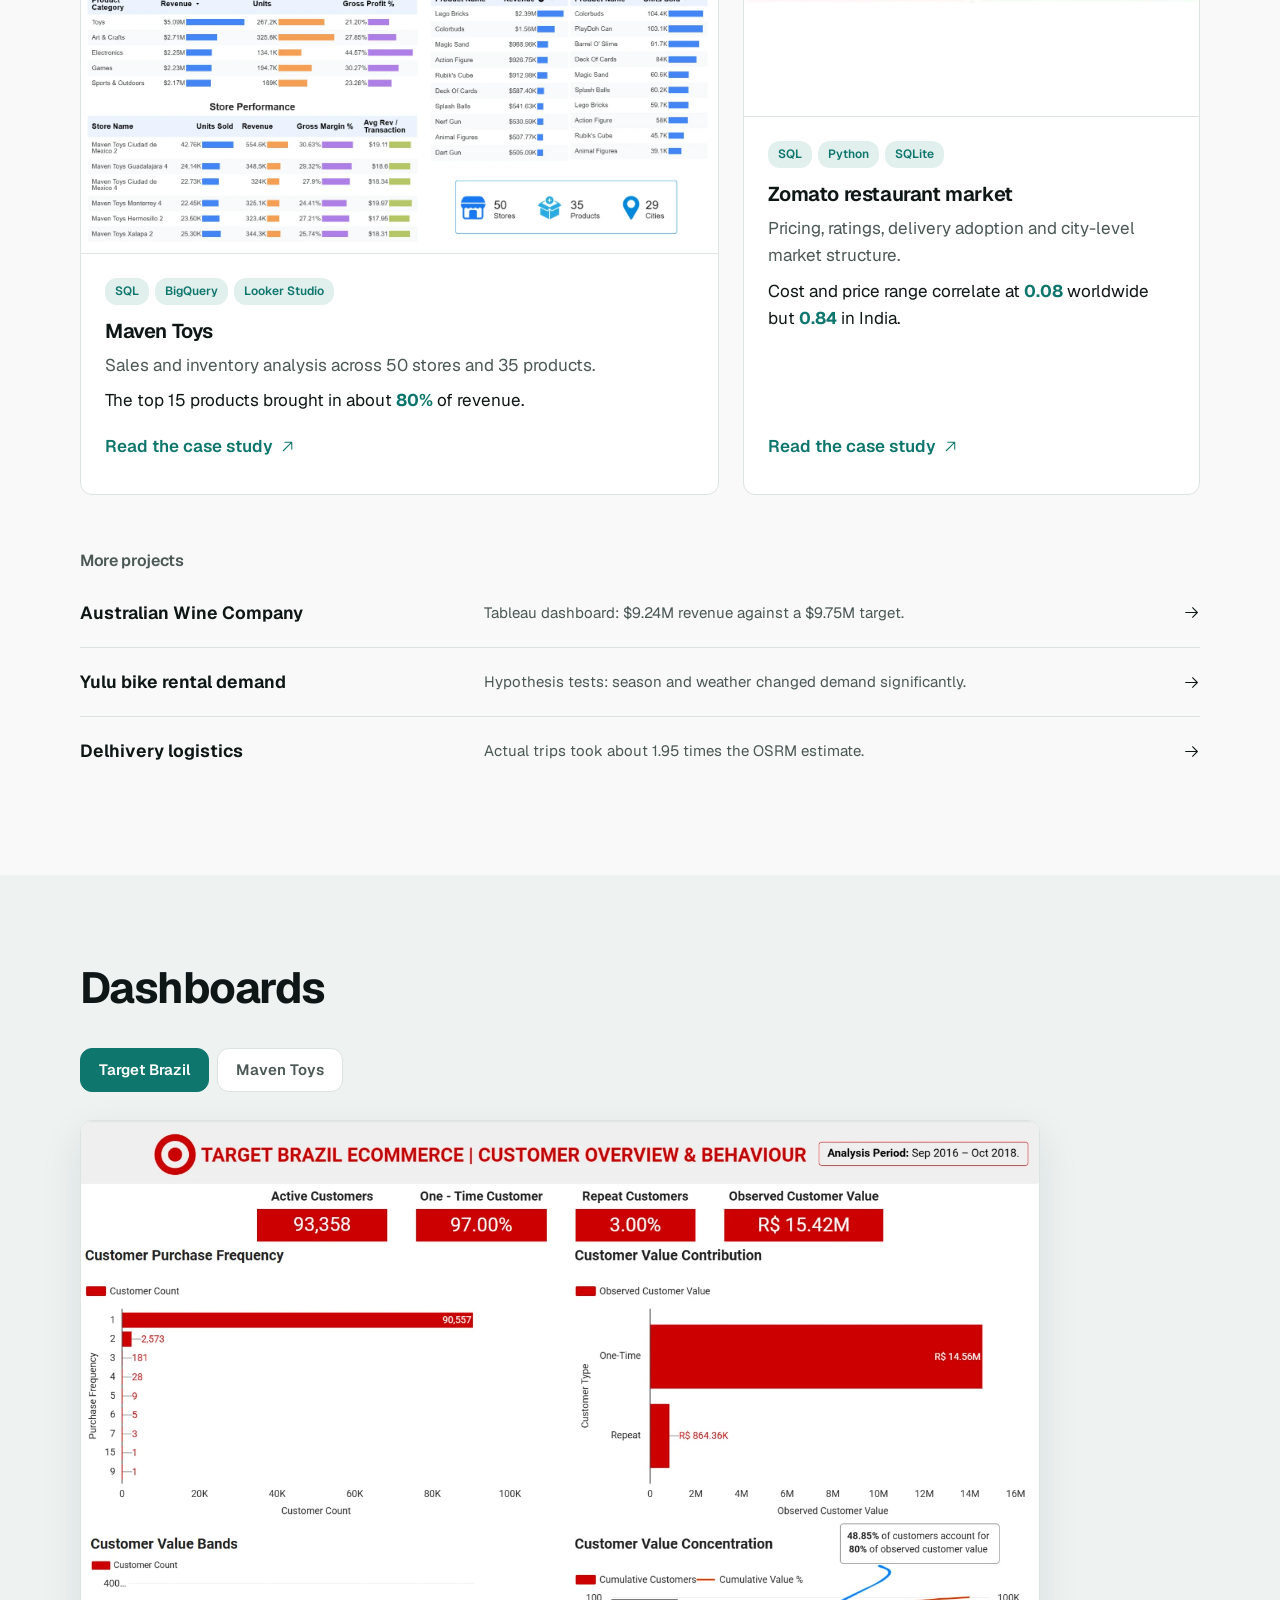
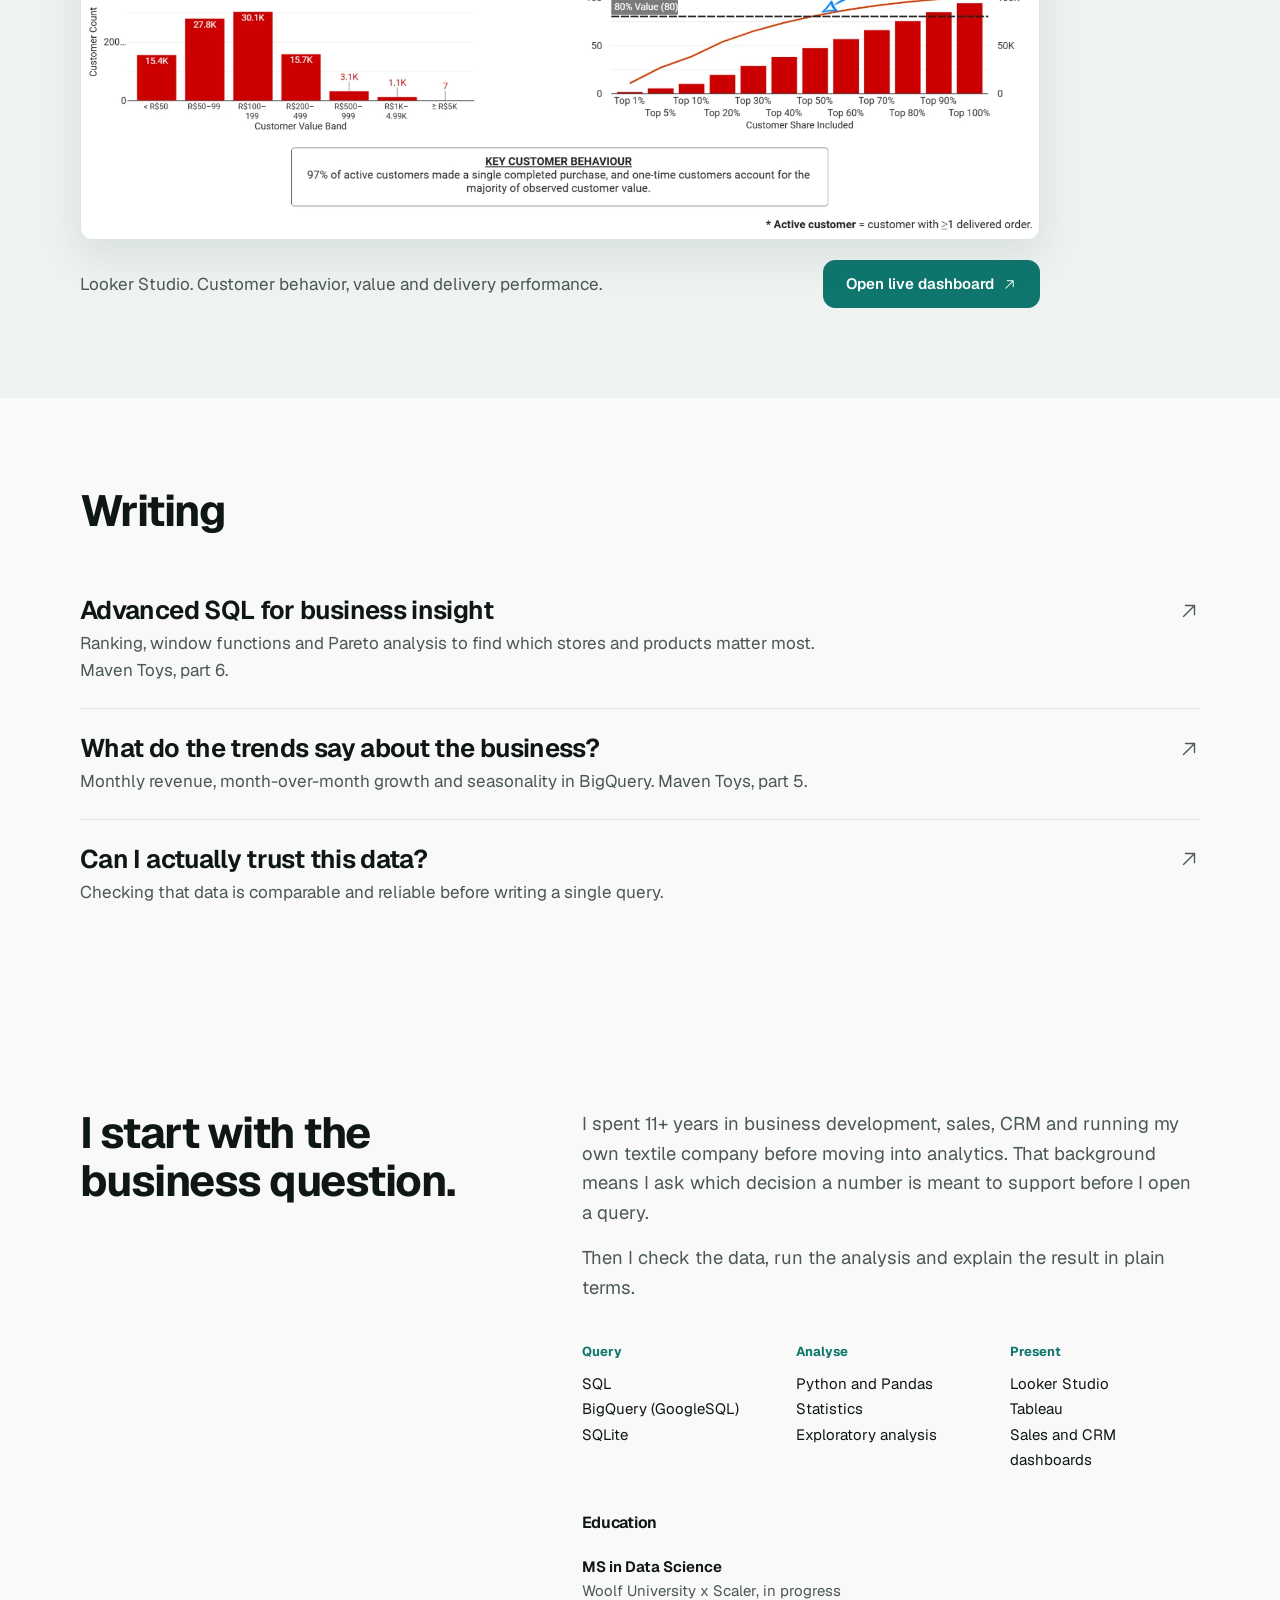
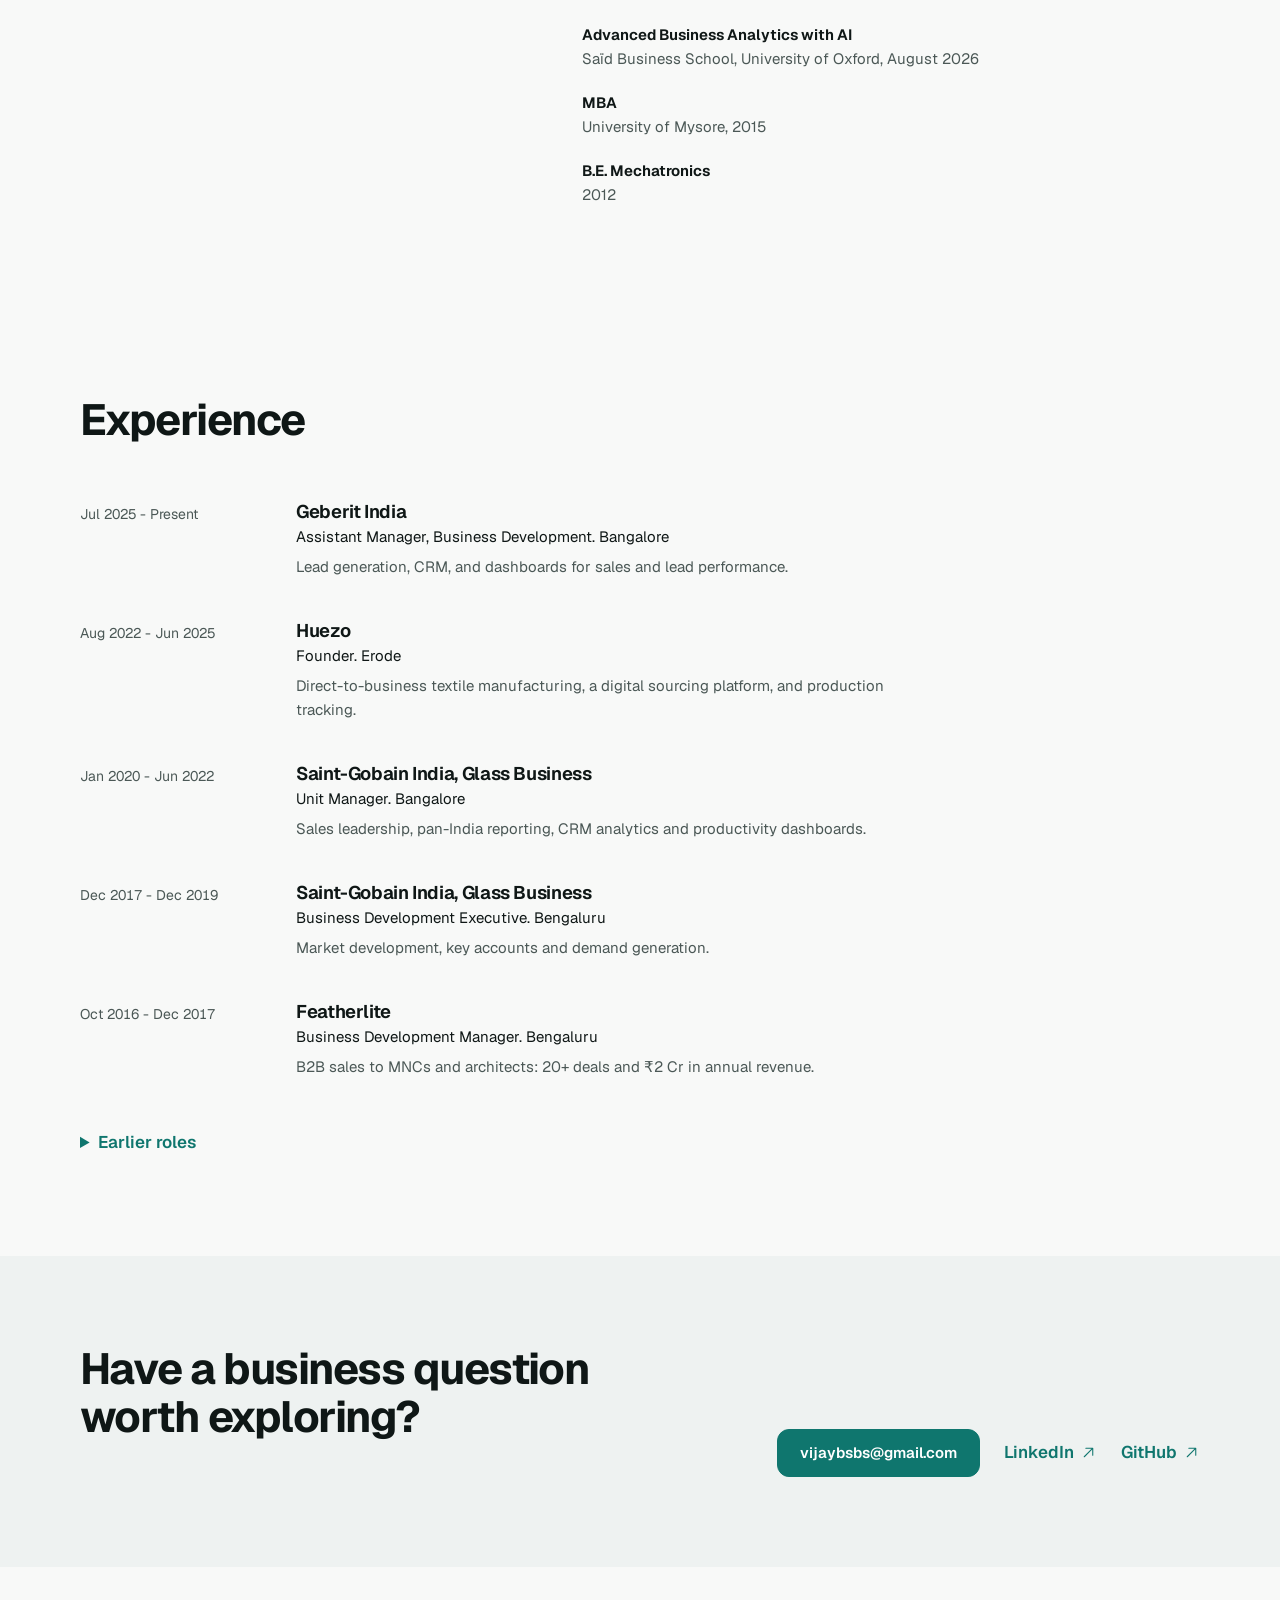
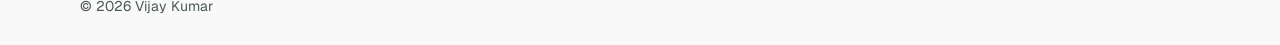
==== commit 1efa616c: "v2: use real Target and Maven dashboard screenshots Convert page 1 of each dashboard export to WebP," ====
--- a/v2/index.html
+++ b/v2/index.html
@@ -66,8 +66,8 @@
 
       <article class="feature reveal">
         <figure class="shot" data-shot="target">
-          <img src="assets/shots/target.png" width="1440" height="900" alt="Target Brazil e-commerce dashboard in Looker Studio" loading="lazy">
-          <figcaption class="shot-missing">Screenshot needed: v2/assets/shots/target.png</figcaption>
+          <img src="assets/shots/target.webp" width="1600" height="1204" alt="Target Brazil dashboard: 97% of 93,358 active customers bought once" loading="lazy">
+          <figcaption class="shot-missing">Screenshot needed: v2/assets/shots/target.webp</figcaption>
         </figure>
         <div class="feature-body">
           <ul class="tags"><li>SQL</li><li>BigQuery</li><li>Looker Studio</li></ul>
@@ -81,8 +81,8 @@
       <div class="pair">
         <article class="card reveal">
           <figure class="shot" data-shot="maven">
-            <img src="assets/shots/maven.png" width="1440" height="900" alt="Maven Toys retail dashboard in Looker Studio" loading="lazy">
-            <figcaption class="shot-missing">Screenshot needed: v2/assets/shots/maven.png</figcaption>
+            <img src="assets/shots/maven.webp" width="1600" height="1197" alt="Maven Toys dashboard: $14.44M revenue, 1.1M units, 27.79% gross margin" loading="lazy">
+            <figcaption class="shot-missing">Screenshot needed: v2/assets/shots/maven.webp</figcaption>
           </figure>
           <div class="card-body">
             <ul class="tags"><li>SQL</li><li>BigQuery</li><li>Looker Studio</li></ul>
@@ -139,8 +139,8 @@
 
         <div class="panel" role="tabpanel" id="panel-target" aria-labelledby="tab-target">
           <figure class="shot shot-large" data-shot="target">
-            <img src="assets/shots/target.png" width="1440" height="900" alt="Target Brazil dashboard" loading="lazy">
-            <figcaption class="shot-missing">Screenshot needed: v2/assets/shots/target.png</figcaption>
+            <img src="assets/shots/target.webp" width="1600" height="1204" alt="Target Brazil customer overview dashboard">
+            <figcaption class="shot-missing">Screenshot needed: v2/assets/shots/target.webp</figcaption>
           </figure>
           <div class="panel-meta">
             <p>Looker Studio. Customer behavior, value and delivery performance.</p>
@@ -150,8 +150,8 @@
 
         <div class="panel" role="tabpanel" id="panel-maven" aria-labelledby="tab-maven" hidden>
           <figure class="shot shot-large" data-shot="maven">
-            <img src="assets/shots/maven.png" width="1440" height="900" alt="Maven Toys dashboard" loading="lazy">
-            <figcaption class="shot-missing">Screenshot needed: v2/assets/shots/maven.png</figcaption>
+            <img src="assets/shots/maven.webp" width="1600" height="1197" alt="Maven Toys sales and performance dashboard">
+            <figcaption class="shot-missing">Screenshot needed: v2/assets/shots/maven.webp</figcaption>
           </figure>
           <div class="panel-meta">
             <p>Looker Studio. Revenue, product mix and inventory across 50 stores.</p>
@@ -161,7 +161,7 @@
 
         <div class="panel" role="tabpanel" id="panel-wine" aria-labelledby="tab-wine" hidden>
           <figure class="shot shot-large" data-shot="wine">
-            <img src="assets/shots/wine.png" width="1440" height="900" alt="Australian Wine Company dashboard" loading="lazy">
+            <img src="assets/shots/wine.png" width="1440" height="900" alt="Australian Wine Company dashboard">
             <figcaption class="shot-missing">Screenshot needed: v2/assets/shots/wine.png</figcaption>
           </figure>
           <div class="panel-meta">
--- a/v2/styles.css
+++ b/v2/styles.css
@@ -93,13 +93,13 @@
 @media (prefers-color-scheme:dark){.logo-row li{background:#e6ecea;border-radius:var(--r);padding:8px 14px;display:flex;align-items:center}.logo-row img{opacity:.85}}
 
 /* Screenshots with graceful empty state */
-.shot{position:relative;margin:0;aspect-ratio:16/10;background:var(--surface);border:1px solid var(--line);border-radius:var(--r);overflow:hidden}
+.shot{position:relative;margin:0;aspect-ratio:4/3;background:var(--surface);border:1px solid var(--line);border-radius:var(--r);overflow:hidden}
 .shot img{width:100%;height:100%;object-fit:cover;object-position:top}
 .shot-missing{display:none}
 .shot.is-missing{display:grid;place-items:center;border-style:dashed;background:var(--accent-soft)}
 .shot.is-missing img{display:none}
 .shot.is-missing .shot-missing{display:block;padding:16px;text-align:center;font-size:14px;color:var(--muted)}
-.pair .shot{aspect-ratio:16/9}
+
 .shot[data-shot="zomato"] img{object-fit:contain;background:#fff}
 
 /* Projects */
@@ -133,6 +133,7 @@
 .tab{min-height:44px;padding:0 18px;border:1px solid var(--line);border-radius:var(--r);background:var(--surface);color:var(--muted);font:inherit;font-size:15px;font-weight:600;white-space:nowrap;cursor:pointer;transition:background .2s,color .2s,border-color .2s}
 .tab:hover{color:var(--ink)}
 .tab[aria-selected="true"]{background:var(--accent);border-color:var(--accent);color:var(--on-accent)}
+.panel{max-width:960px}
 .panel[hidden]{display:none}
 .panel-meta{display:flex;align-items:center;justify-content:space-between;gap:20px;flex-wrap:wrap;margin-top:20px}
 .panel-meta p{color:var(--muted)}
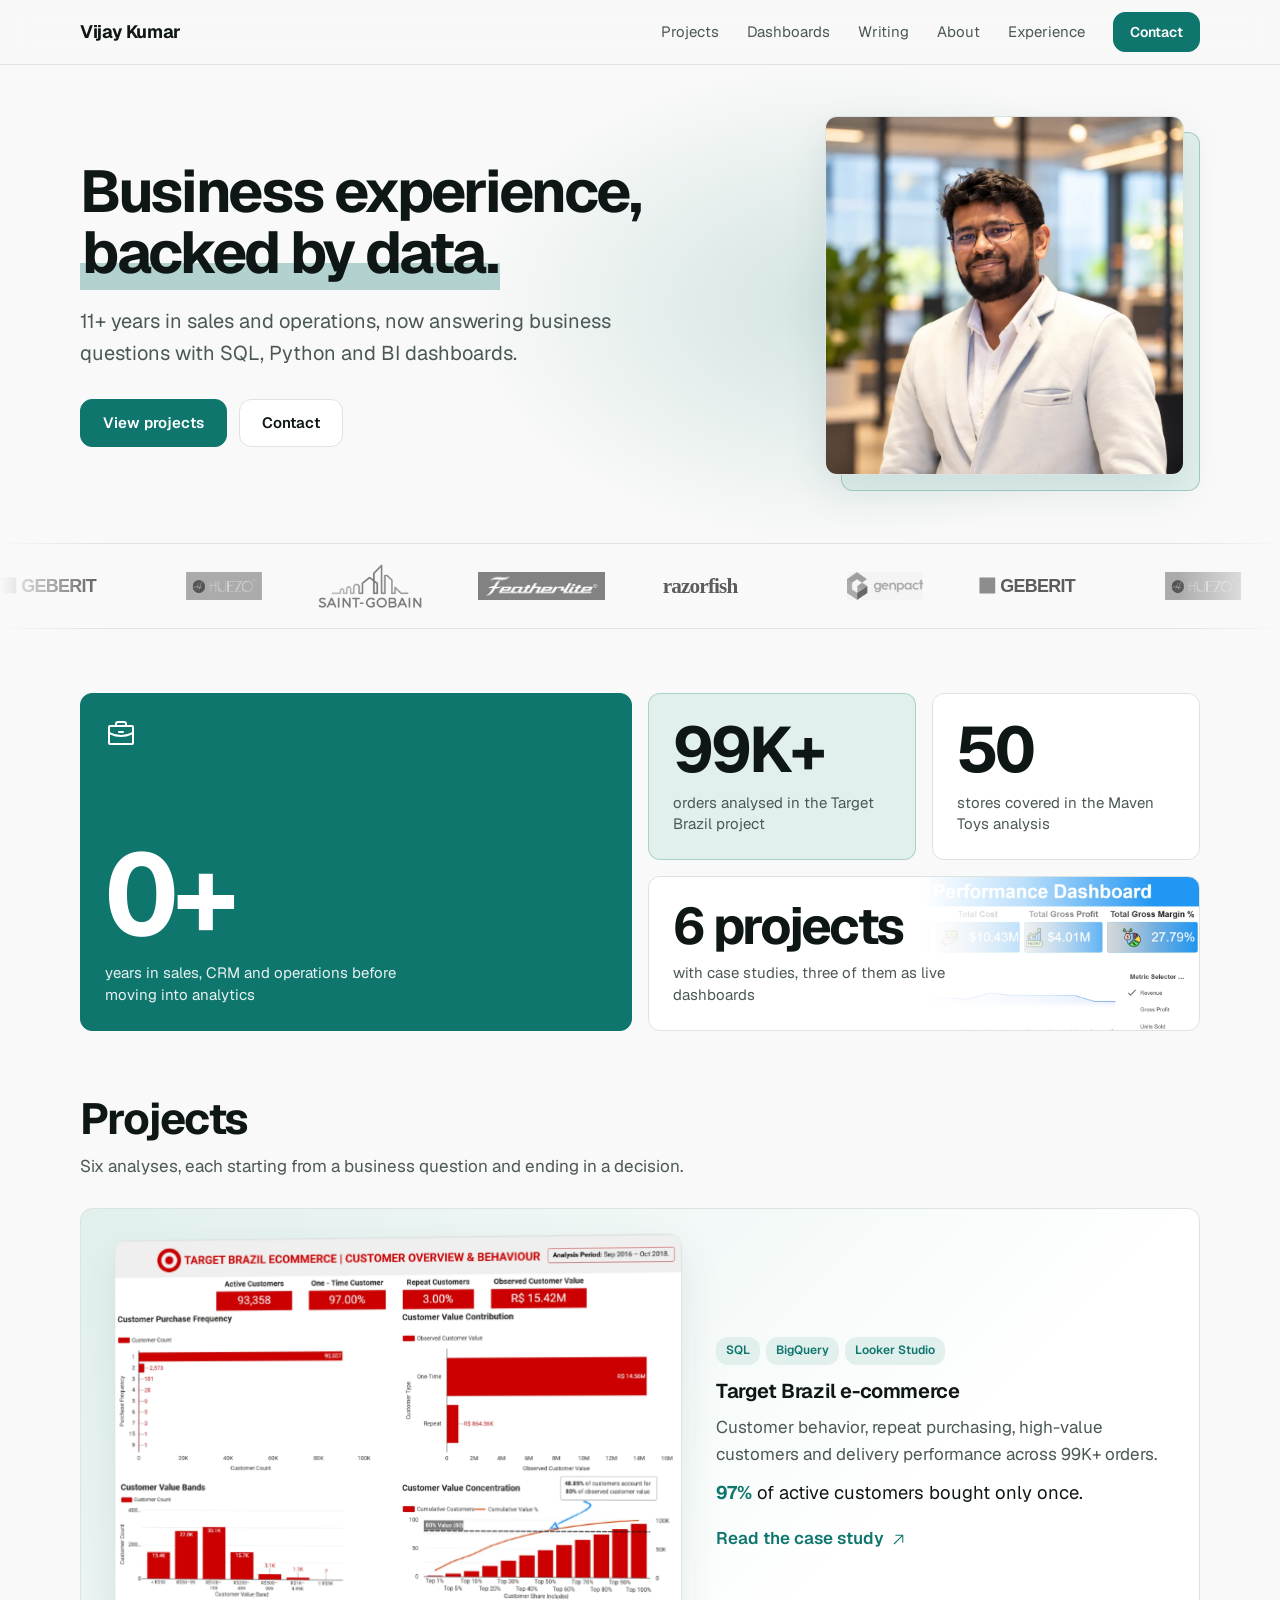
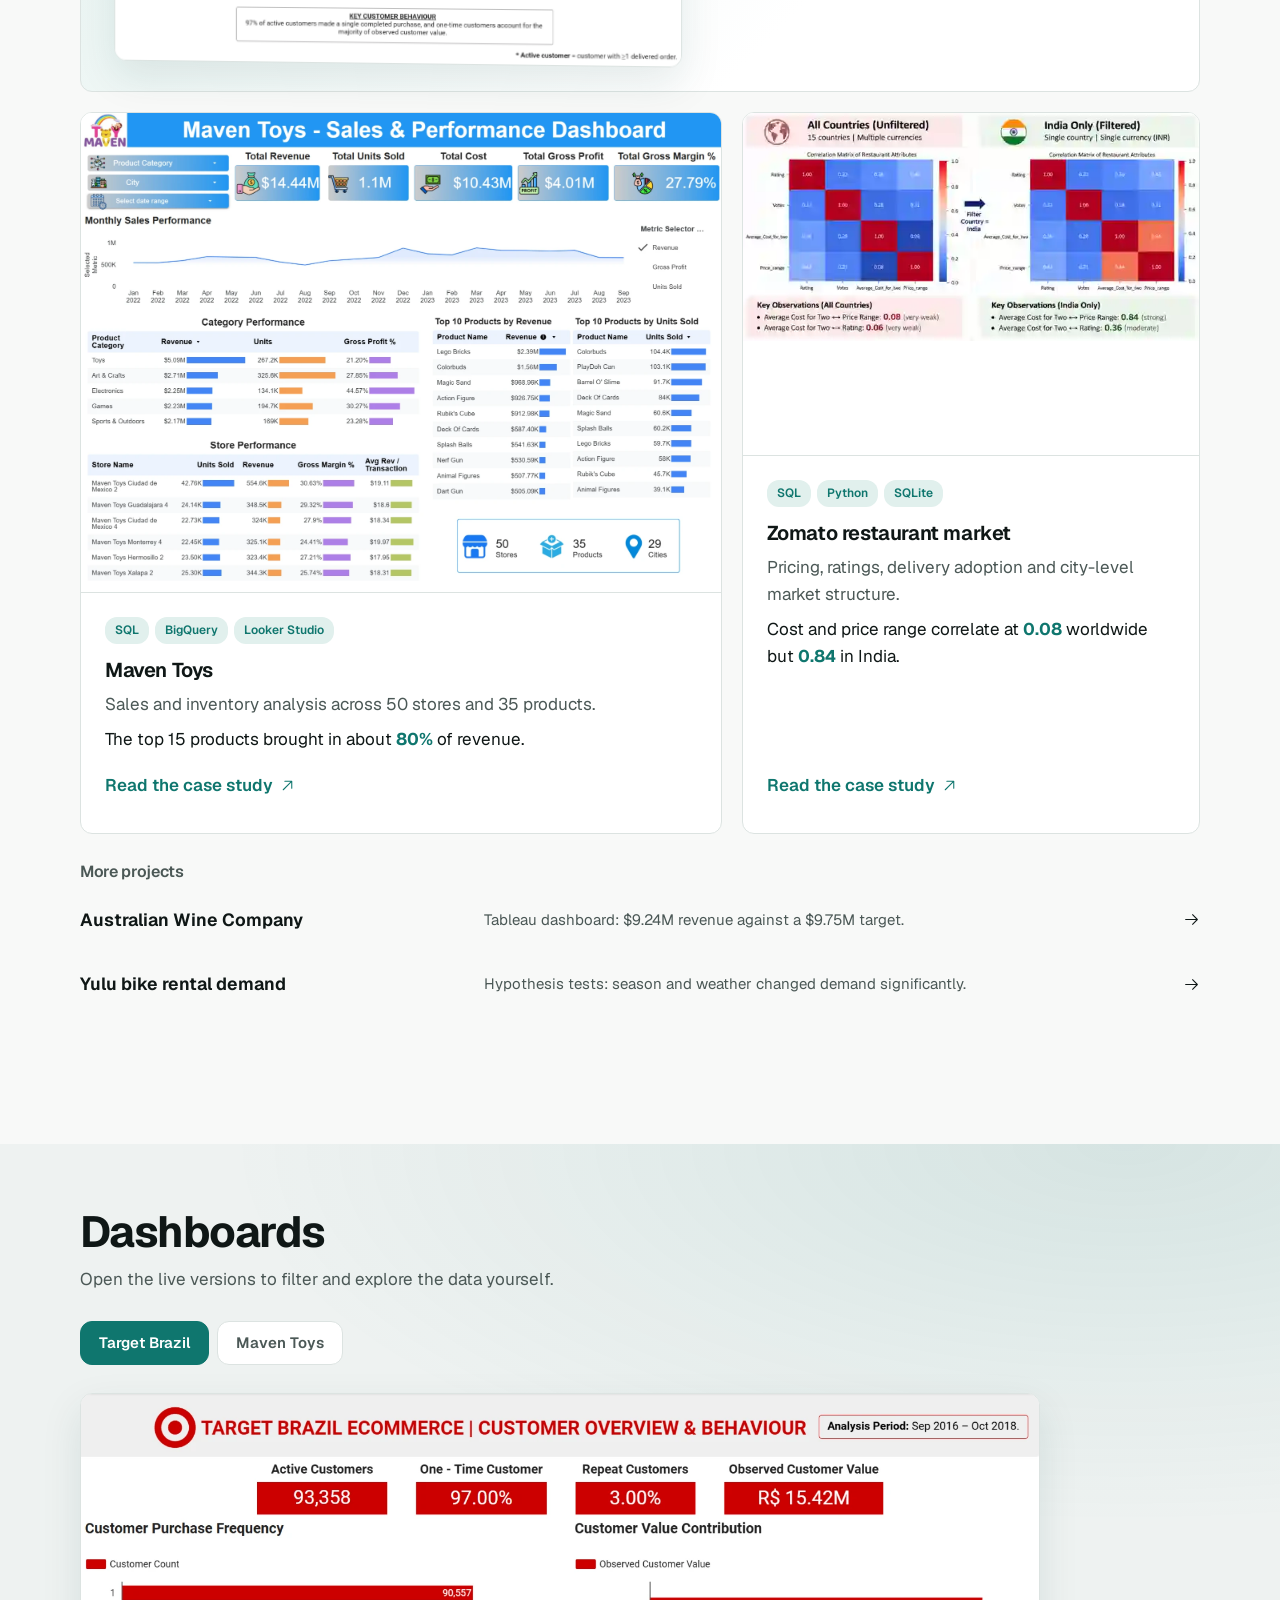
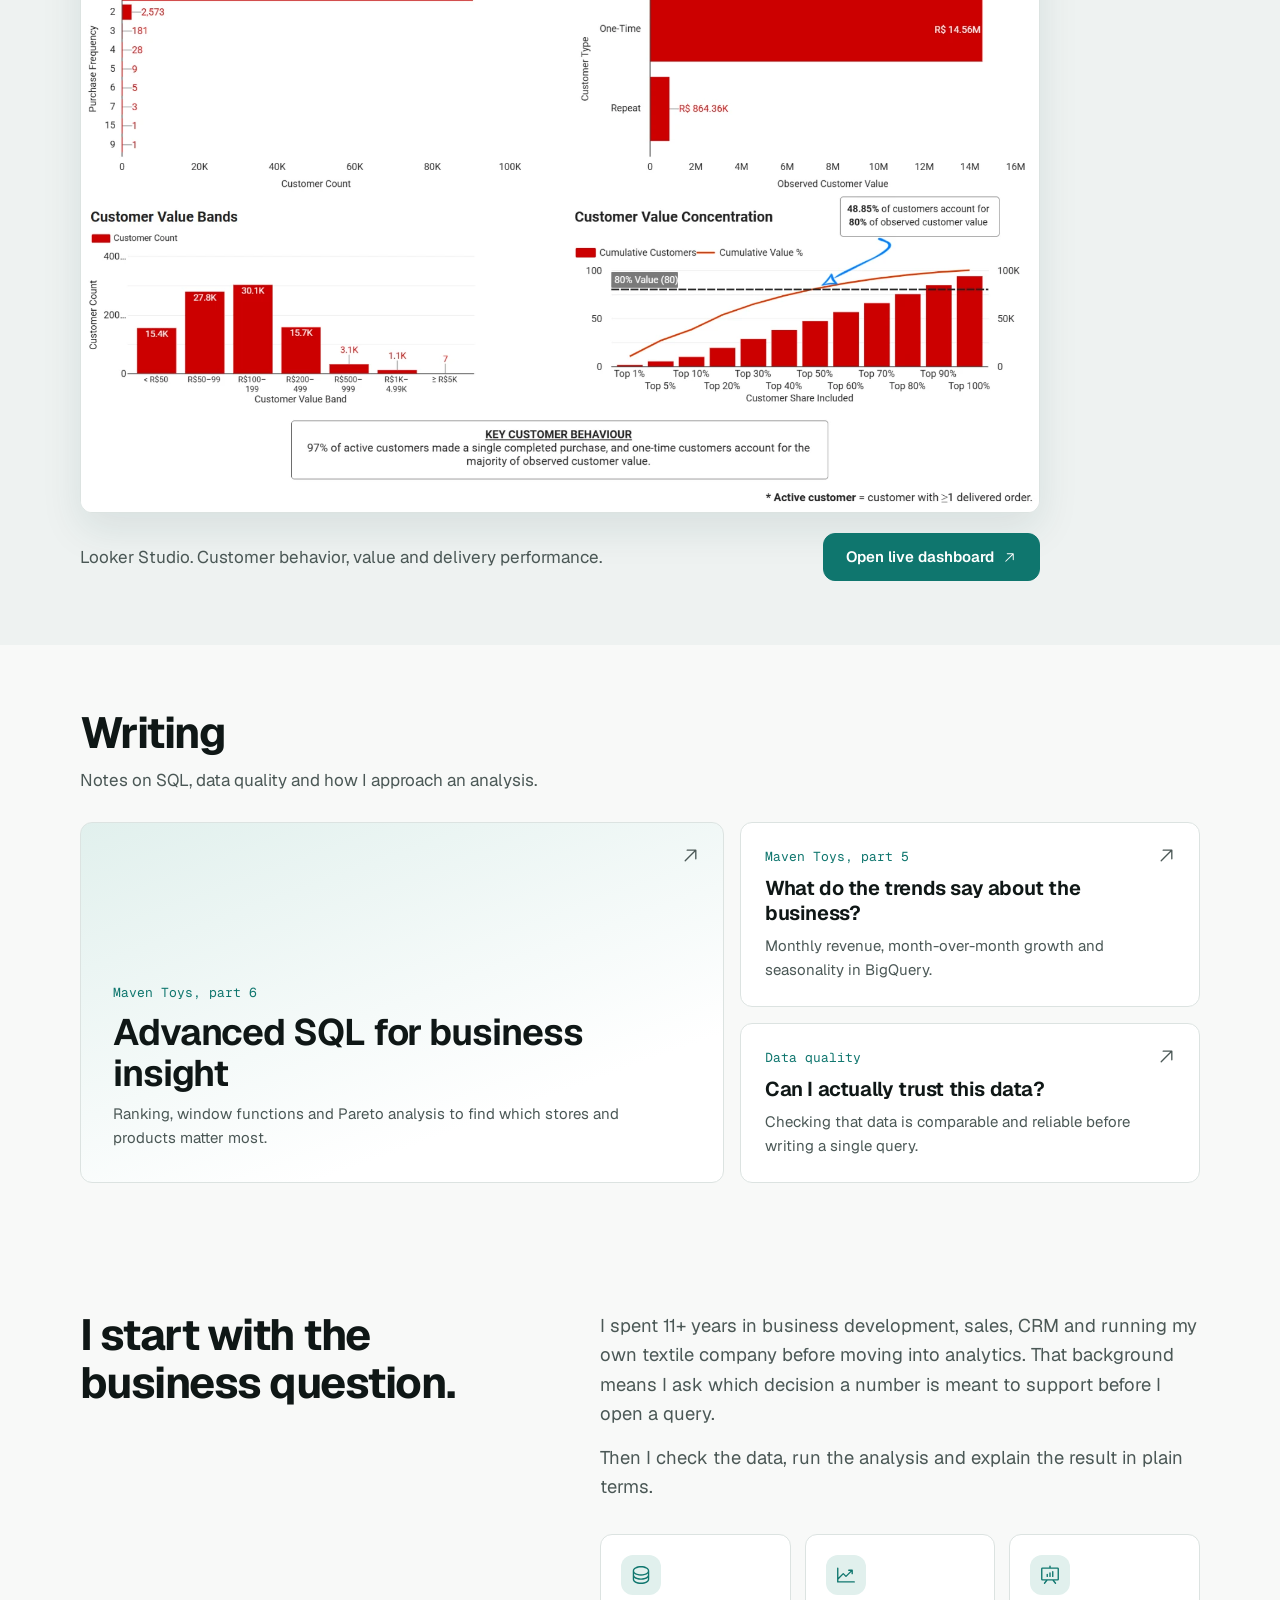
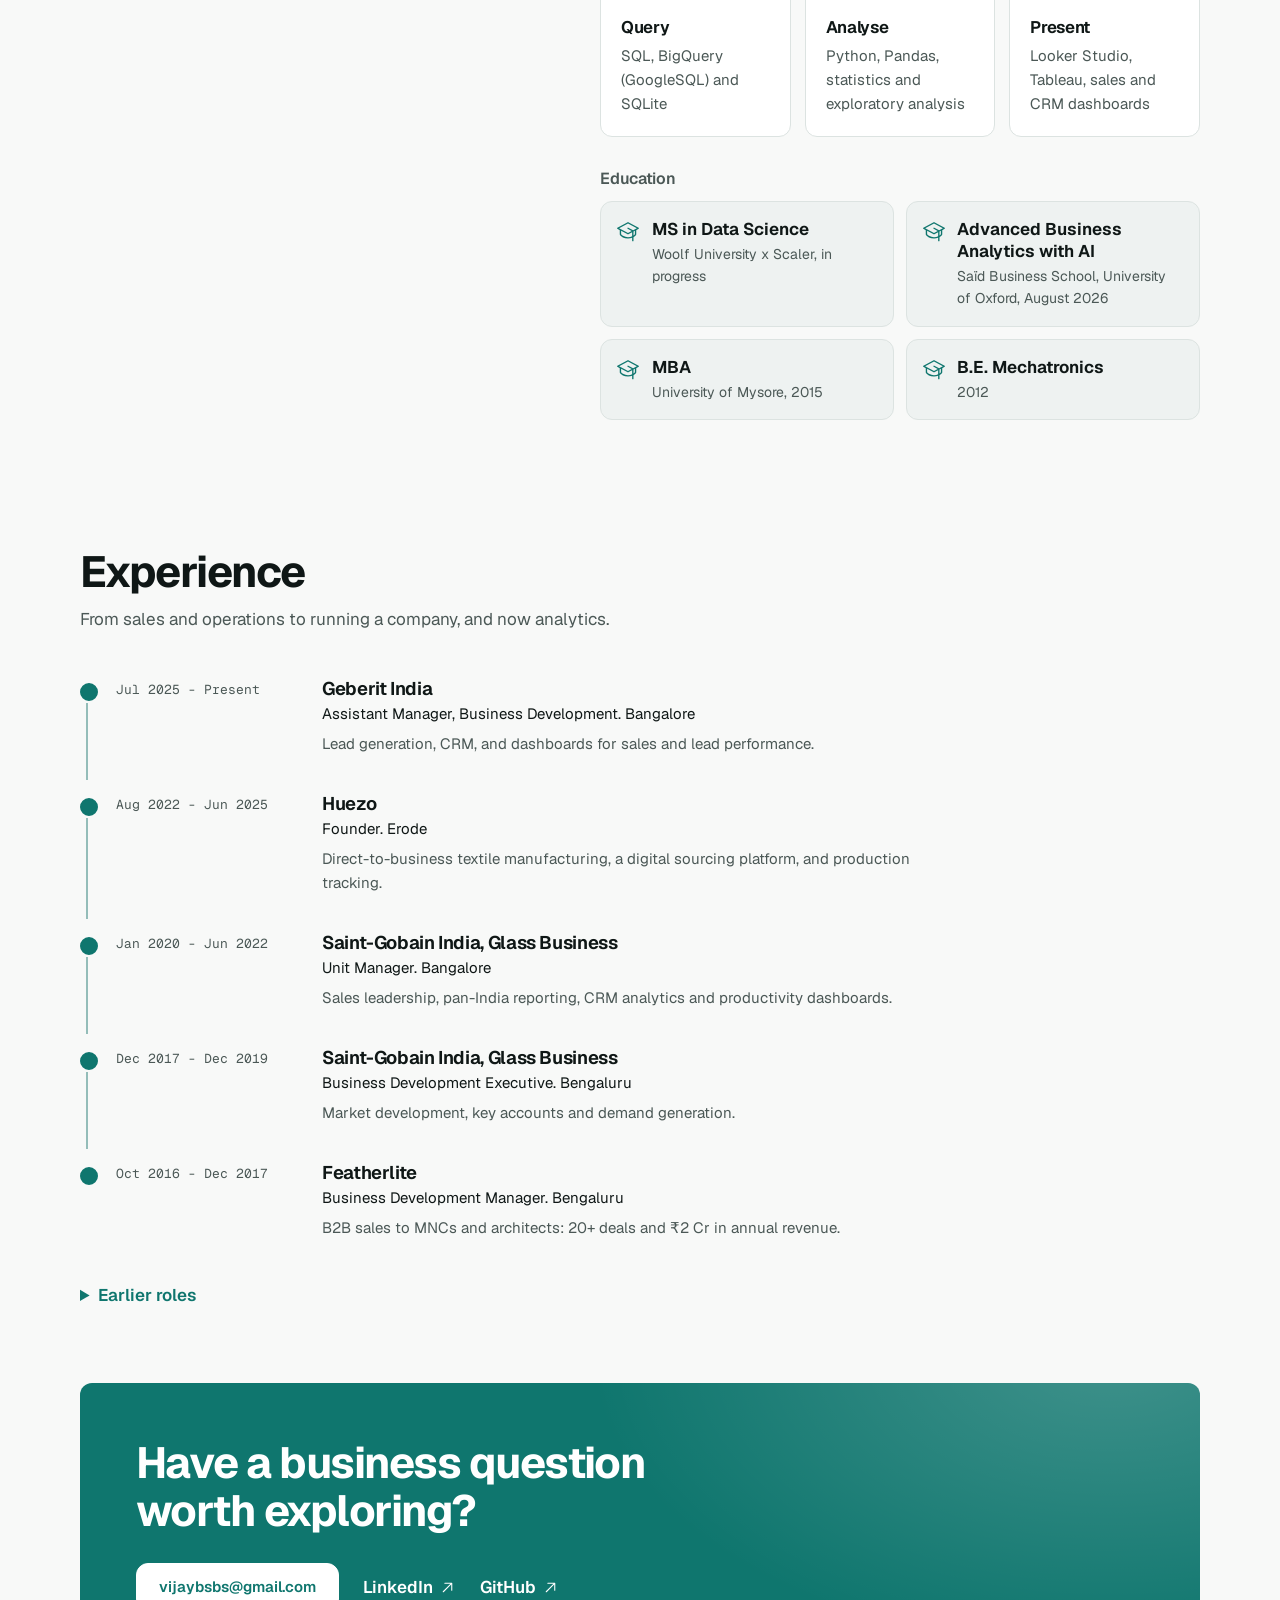
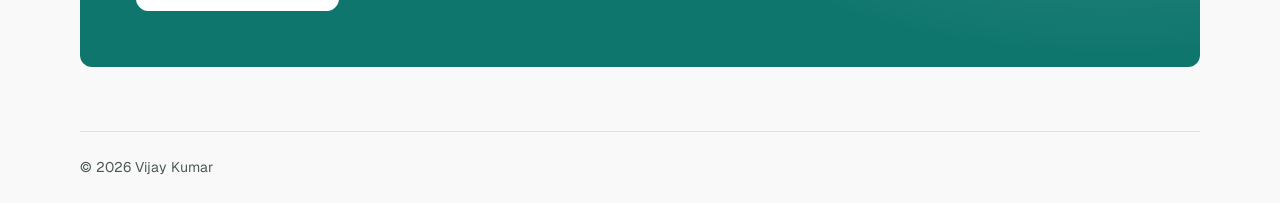
==== commit 8bfd6447: "v2: denser, more dynamic design Tighter spacing; stats bento; company marquee; spotlight cards; lead" ====
--- a/v2/index.html
+++ b/v2/index.html
@@ -18,6 +18,7 @@
 </head>
 <body>
   <a class="skip" href="#main">Skip to content</a>
+  <div class="progress" aria-hidden="true"></div>
 
   <header class="nav-wrap">
     <nav class="nav container" aria-label="Main">
@@ -37,32 +38,76 @@
   <main id="main">
     <section class="hero container" id="top">
       <div class="hero-copy">
-        <h1>Business experience, backed by data.</h1>
+        <h1>
+          <span class="w" style="--i:0">Business</span>
+          <span class="w" style="--i:1">experience,</span>
+          <span class="mark"><span class="w" style="--i:2">backed</span>
+          <span class="w" style="--i:3">by</span>
+          <span class="w" style="--i:4">data.</span></span>
+        </h1>
         <p class="lead">11+ years in sales and operations, now answering business questions with SQL, Python and BI dashboards.</p>
         <div class="actions">
-          <a class="btn btn-primary" href="#projects">View projects</a>
-          <a class="btn btn-ghost" href="#contact">Contact</a>
+          <a class="btn btn-primary magnetic" href="#projects">View projects</a>
+          <a class="btn btn-ghost magnetic" href="#contact">Contact</a>
         </div>
       </div>
       <div class="hero-photo">
-        <img src="assets/vijay-profile.webp" width="900" height="900" alt="Portrait of Vijay Kumar" fetchpriority="high">
-      </div>
-    </section>
-
-    <section class="logos container" aria-label="Companies I have worked with">
-      <p class="logos-label">Worked with</p>
-      <ul class="logo-row">
-        <li><img src="assets/logos/geberit.svg" alt="Geberit" height="28"></li>
-        <li><img src="assets/logos/huezo.svg" alt="Huezo" height="28"></li>
-        <li><img src="assets/logos/saint-gobain.png" alt="Saint-Gobain" height="28"></li>
-        <li><img src="assets/logos/featherlite.png" alt="Featherlite" height="28"></li>
-        <li><img src="assets/logos/razorfish.svg" alt="Razorfish" height="28"></li>
-        <li><img src="assets/logos/genpact.png" alt="Genpact" height="28"></li>
-      </ul>
+        <div class="plate">
+          <img src="assets/vijay-profile.webp" width="900" height="900" alt="Portrait of Vijay Kumar" fetchpriority="high">
+        </div>
+      </div>
+    </section>
+
+    <section class="marquee" aria-label="Companies I have worked with">
+      <div class="marquee-track">
+        <ul class="marquee-set">
+          <li><img src="assets/logos/geberit.svg" alt="Geberit" height="28"></li>
+          <li><img src="assets/logos/huezo.svg" alt="Huezo" height="28"></li>
+          <li><img src="assets/logos/saint-gobain.png" alt="Saint-Gobain" height="28"></li>
+          <li><img src="assets/logos/featherlite.png" alt="Featherlite" height="28"></li>
+          <li><img src="assets/logos/razorfish.svg" alt="Razorfish" height="28"></li>
+          <li><img src="assets/logos/genpact.png" alt="Genpact" height="28"></li>
+        </ul>
+        <ul class="marquee-set" aria-hidden="true">
+          <li><img src="assets/logos/geberit.svg" alt="" height="28"></li>
+          <li><img src="assets/logos/huezo.svg" alt="" height="28"></li>
+          <li><img src="assets/logos/saint-gobain.png" alt="" height="28"></li>
+          <li><img src="assets/logos/featherlite.png" alt="" height="28"></li>
+          <li><img src="assets/logos/razorfish.svg" alt="" height="28"></li>
+          <li><img src="assets/logos/genpact.png" alt="" height="28"></li>
+        </ul>
+      </div>
+    </section>
+
+    <section class="stats container" aria-label="At a glance">
+      <div class="tile tile-a reveal" style="--i:0">
+        <i class="ic ic-briefcase" aria-hidden="true"></i>
+        <div>
+          <p class="num"><span data-count="11">11</span>+</p>
+          <p class="cap">years in sales, CRM and operations before moving into analytics</p>
+        </div>
+      </div>
+      <div class="tile tile-b reveal" style="--i:1">
+        <p class="num"><span data-count="99">99</span>K+</p>
+        <p class="cap">orders analysed in the Target Brazil project</p>
+      </div>
+      <div class="tile tile-c reveal" style="--i:2">
+        <p class="num"><span data-count="50">50</span></p>
+        <p class="cap">stores covered in the Maven Toys analysis</p>
+      </div>
+      <div class="tile tile-d reveal" style="--i:3">
+        <div>
+          <p class="num"><span data-count="6">6</span> projects</p>
+          <p class="cap">with case studies, three of them as live dashboards</p>
+        </div>
+      </div>
     </section>
 
     <section class="section container" id="projects">
-      <h2>Projects</h2>
+      <div class="sec-head">
+        <h2>Projects</h2>
+        <p class="sub">Six analyses, each starting from a business question and ending in a decision.</p>
+      </div>
 
       <article class="feature reveal">
         <figure class="shot" data-shot="target">
@@ -79,7 +124,7 @@
       </article>
 
       <div class="pair">
-        <article class="card reveal">
+        <article class="card spot reveal">
           <figure class="shot" data-shot="maven">
             <img src="assets/shots/maven.webp" width="1600" height="1197" alt="Maven Toys dashboard: $14.44M revenue, 1.1M units, 27.79% gross margin" loading="lazy">
             <figcaption class="shot-missing">Screenshot needed: v2/assets/shots/maven.webp</figcaption>
@@ -93,7 +138,7 @@
           </div>
         </article>
 
-        <article class="card reveal">
+        <article class="card spot reveal" style="--i:1">
           <figure class="shot" data-shot="zomato">
             <img src="assets/shots/zomato.webp" width="650" height="325" alt="Chart comparing cost and price-range correlation worldwide and in India" loading="lazy">
             <figcaption class="shot-missing">Chart missing</figcaption>
@@ -108,19 +153,19 @@
         </article>
       </div>
 
-      <div class="more reveal">
+      <div class="more">
         <h3 class="more-title">More projects</h3>
-        <a class="more-row" href="../wine.html">
+        <a class="more-row reveal" href="../wine.html">
           <span class="more-name">Australian Wine Company</span>
           <span class="more-note">Tableau dashboard: $9.24M revenue against a $9.75M target.</span>
           <i class="ic ic-right" aria-hidden="true"></i>
         </a>
-        <a class="more-row" href="../yulu.html">
+        <a class="more-row reveal" style="--i:1" href="../yulu.html">
           <span class="more-name">Yulu bike rental demand</span>
           <span class="more-note">Hypothesis tests: season and weather changed demand significantly.</span>
           <i class="ic ic-right" aria-hidden="true"></i>
         </a>
-        <a class="more-row" href="../delhivery.html">
+        <a class="more-row reveal" style="--i:2" href="../delhivery.html">
           <span class="more-name">Delhivery logistics</span>
           <span class="more-note">Actual trips took about 1.95 times the OSRM estimate.</span>
           <i class="ic ic-right" aria-hidden="true"></i>
@@ -130,7 +175,10 @@
 
     <section class="section band" id="dashboards">
       <div class="container">
-        <h2>Dashboards</h2>
+        <div class="sec-head">
+          <h2>Dashboards</h2>
+          <p class="sub">Open the live versions to filter and explore the data yourself.</p>
+        </div>
         <div class="tabs" role="tablist" aria-label="Choose a dashboard">
           <button class="tab" role="tab" id="tab-target" aria-controls="panel-target" aria-selected="true" type="button">Target Brazil</button>
           <button class="tab" role="tab" id="tab-maven" aria-controls="panel-maven" aria-selected="false" tabindex="-1" type="button">Maven Toys</button>
@@ -173,30 +221,30 @@
     </section>
 
     <section class="section container" id="writing">
-      <h2>Writing</h2>
-      <ul class="posts">
-        <li class="reveal">
-          <a class="post" href="https://www.linkedin.com/posts/vijaybsbs_dataanalytics-sql-bigquery-activity-7506527121729576960-_bFd" target="_blank" rel="noopener">
-            <span class="post-title">Advanced SQL for business insight</span>
-            <span class="post-note">Ranking, window functions and Pareto analysis to find which stores and products matter most. Maven Toys, part 6.</span>
-            <i class="ic ic-up-right" aria-hidden="true"></i>
-          </a>
-        </li>
-        <li class="reveal">
-          <a class="post" href="https://www.linkedin.com/posts/vijaybsbs_dataanalytics-sql-bigquery-activity-7506160573588361218-6W4i" target="_blank" rel="noopener">
-            <span class="post-title">What do the trends say about the business?</span>
-            <span class="post-note">Monthly revenue, month-over-month growth and seasonality in BigQuery. Maven Toys, part 5.</span>
-            <i class="ic ic-up-right" aria-hidden="true"></i>
-          </a>
-        </li>
-        <li class="reveal">
-          <a class="post" href="https://www.linkedin.com/feed/update/urn:li:activity:7510499380840386560/" target="_blank" rel="noopener">
-            <span class="post-title">Can I actually trust this data?</span>
-            <span class="post-note">Checking that data is comparable and reliable before writing a single query.</span>
-            <i class="ic ic-up-right" aria-hidden="true"></i>
-          </a>
-        </li>
-      </ul>
+      <div class="sec-head">
+        <h2>Writing</h2>
+        <p class="sub">Notes on SQL, data quality and how I approach an analysis.</p>
+      </div>
+      <div class="posts">
+        <a class="post post-lead spot reveal" href="https://www.linkedin.com/posts/vijaybsbs_dataanalytics-sql-bigquery-activity-7506527121729576960-_bFd" target="_blank" rel="noopener">
+          <i class="ic ic-up-right" aria-hidden="true"></i>
+          <span class="post-meta">Maven Toys, part 6</span>
+          <span class="post-title">Advanced SQL for business insight</span>
+          <span class="post-note">Ranking, window functions and Pareto analysis to find which stores and products matter most.</span>
+        </a>
+        <a class="post spot reveal" style="--i:1" href="https://www.linkedin.com/posts/vijaybsbs_dataanalytics-sql-bigquery-activity-7506160573588361218-6W4i" target="_blank" rel="noopener">
+          <i class="ic ic-up-right" aria-hidden="true"></i>
+          <span class="post-meta">Maven Toys, part 5</span>
+          <span class="post-title">What do the trends say about the business?</span>
+          <span class="post-note">Monthly revenue, month-over-month growth and seasonality in BigQuery.</span>
+        </a>
+        <a class="post spot reveal" style="--i:2" href="https://www.linkedin.com/feed/update/urn:li:activity:7510499380840386560/" target="_blank" rel="noopener">
+          <i class="ic ic-up-right" aria-hidden="true"></i>
+          <span class="post-meta">Data quality</span>
+          <span class="post-title">Can I actually trust this data?</span>
+          <span class="post-note">Checking that data is comparable and reliable before writing a single query.</span>
+        </a>
+      </div>
     </section>
 
     <section class="section container about" id="about">
@@ -207,26 +255,41 @@
         <p>I spent 11+ years in business development, sales, CRM and running my own textile company before moving into analytics. That background means I ask which decision a number is meant to support before I open a query.</p>
         <p>Then I check the data, run the analysis and explain the result in plain terms.</p>
 
-        <dl class="skills">
-          <div><dt>Query</dt><dd>SQL<br>BigQuery (GoogleSQL)<br>SQLite</dd></div>
-          <div><dt>Analyse</dt><dd>Python and Pandas<br>Statistics<br>Exploratory analysis</dd></div>
-          <div><dt>Present</dt><dd>Looker Studio<br>Tableau<br>Sales and CRM dashboards</dd></div>
-        </dl>
-
-        <h3 class="sub">Education</h3>
+        <div class="skills">
+          <div class="skill reveal">
+            <i class="ic ic-database" aria-hidden="true"></i>
+            <h3>Query</h3>
+            <p>SQL, BigQuery (GoogleSQL) and SQLite</p>
+          </div>
+          <div class="skill reveal" style="--i:1">
+            <i class="ic ic-chart-line-up" aria-hidden="true"></i>
+            <h3>Analyse</h3>
+            <p>Python, Pandas, statistics and exploratory analysis</p>
+          </div>
+          <div class="skill reveal" style="--i:2">
+            <i class="ic ic-presentation-chart" aria-hidden="true"></i>
+            <h3>Present</h3>
+            <p>Looker Studio, Tableau, sales and CRM dashboards</p>
+          </div>
+        </div>
+
+        <h3 class="sub-title">Education</h3>
         <ul class="edu">
-          <li><strong>MS in Data Science</strong> Woolf University x Scaler, in progress</li>
-          <li><strong>Advanced Business Analytics with AI</strong> Saïd Business School, University of Oxford, August 2026</li>
-          <li><strong>MBA</strong> University of Mysore, 2015</li>
-          <li><strong>B.E. Mechatronics</strong> 2012</li>
+          <li class="reveal"><i class="ic ic-graduation-cap" aria-hidden="true"></i><div><strong>MS in Data Science</strong><span>Woolf University x Scaler, in progress</span></div></li>
+          <li class="reveal" style="--i:1"><i class="ic ic-graduation-cap" aria-hidden="true"></i><div><strong>Advanced Business Analytics with AI</strong><span>Saïd Business School, University of Oxford, August 2026</span></div></li>
+          <li class="reveal" style="--i:2"><i class="ic ic-graduation-cap" aria-hidden="true"></i><div><strong>MBA</strong><span>University of Mysore, 2015</span></div></li>
+          <li class="reveal" style="--i:3"><i class="ic ic-graduation-cap" aria-hidden="true"></i><div><strong>B.E. Mechatronics</strong><span>2012</span></div></li>
         </ul>
       </div>
     </section>
 
     <section class="section container" id="experience">
-      <h2>Experience</h2>
+      <div class="sec-head">
+        <h2>Experience</h2>
+        <p class="sub">From sales and operations to running a company, and now analytics.</p>
+      </div>
       <ol class="timeline">
-        <li class="reveal"><span class="period">Jul 2025 - Present</span><div><h3>Geberit India</h3><p class="role">Assistant Manager, Business Development. Bangalore</p><p>Lead generation, CRM, and dashboards for sales and lead performance.</p></div></li>
+        <li class="reveal current"><span class="period">Jul 2025 - Present</span><div><h3>Geberit India</h3><p class="role">Assistant Manager, Business Development. Bangalore</p><p>Lead generation, CRM, and dashboards for sales and lead performance.</p></div></li>
         <li class="reveal"><span class="period">Aug 2022 - Jun 2025</span><div><h3>Huezo</h3><p class="role">Founder. Erode</p><p>Direct-to-business textile manufacturing, a digital sourcing platform, and production tracking.</p></div></li>
         <li class="reveal"><span class="period">Jan 2020 - Jun 2022</span><div><h3>Saint-Gobain India, Glass Business</h3><p class="role">Unit Manager. Bangalore</p><p>Sales leadership, pan-India reporting, CRM analytics and productivity dashboards.</p></div></li>
         <li class="reveal"><span class="period">Dec 2017 - Dec 2019</span><div><h3>Saint-Gobain India, Glass Business</h3><p class="role">Business Development Executive. Bengaluru</p><p>Market development, key accounts and demand generation.</p></div></li>
@@ -245,11 +308,11 @@
       </details>
     </section>
 
-    <section class="contact band" id="contact">
-      <div class="container contact-inner">
+    <section class="contact container" id="contact">
+      <div class="contact-card reveal">
         <h2>Have a business question worth exploring?</h2>
         <div class="contact-links">
-          <a class="btn btn-primary" href="mailto:vijaybsbs@gmail.com">vijaybsbs@gmail.com</a>
+          <a class="btn btn-invert magnetic" href="mailto:vijaybsbs@gmail.com">vijaybsbs@gmail.com</a>
           <a class="link" href="https://www.linkedin.com/in/vijaybsbs/" target="_blank" rel="noopener">LinkedIn <i class="ic ic-up-right" aria-hidden="true"></i></a>
           <a class="link" href="https://github.com/vijaybsbs" target="_blank" rel="noopener">GitHub <i class="ic ic-up-right" aria-hidden="true"></i></a>
         </div>
--- a/v2/styles.css
+++ b/v2/styles.css
@@ -1,5 +1,6 @@
-/* Vijay Kumar portfolio, v2. One accent (teal), one radius, light + dark. */
+/* Vijay Kumar portfolio, v2. One accent (teal), one radius (12px), light + dark. */
 @font-face{font-family:"Geist";src:url("assets/fonts/geist-latin-wght-normal.woff2") format("woff2");font-weight:100 900;font-display:swap}
+@font-face{font-family:"Geist Mono";src:url("assets/fonts/geist-mono-latin-wght-normal.woff2") format("woff2");font-weight:100 900;font-display:swap}
 
 :root{
   --bg:#f8f9f8;
@@ -14,7 +15,9 @@
   --shadow:0 16px 40px rgba(15,70,64,.10);
   --r:12px;
   --max:1120px;
-  --y:clamp(56px,7vw,96px);
+  --y:clamp(40px,5vw,72px);
+  --ease:cubic-bezier(.16,1,.3,1);
+  --mono:"Geist Mono",ui-monospace,"SF Mono",Menlo,monospace;
 }
 @media (prefers-color-scheme:dark){
   :root{
@@ -32,8 +35,8 @@
 }
 
 *{box-sizing:border-box}
-html{scroll-behavior:smooth}
-body{margin:0;background:var(--bg);color:var(--ink);font-family:"Geist",ui-sans-serif,system-ui,-apple-system,"Segoe UI",sans-serif;font-size:17px;line-height:1.6;-webkit-font-smoothing:antialiased}
+html{scroll-behavior:smooth;overflow-x:clip}
+body{margin:0;background:var(--bg);color:var(--ink);font-family:"Geist",ui-sans-serif,system-ui,-apple-system,"Segoe UI",sans-serif;font-size:17px;line-height:1.6;-webkit-font-smoothing:antialiased;overflow-x:clip}
 img{max-width:100%;height:auto;display:block}
 a{color:inherit;text-decoration:none}
 ul,ol{margin:0;padding:0;list-style:none}
@@ -45,52 +48,136 @@
 .skip{position:absolute;left:-999px;top:8px;background:var(--accent);color:var(--on-accent);padding:8px 14px;border-radius:var(--r);z-index:100}
 .skip:focus{left:8px}
 
-/* Icons: Phosphor, masked so they take the text color */
-.ic{display:inline-block;width:1em;height:1em;background:currentColor;-webkit-mask:var(--icon) center/contain no-repeat;mask:var(--icon) center/contain no-repeat;vertical-align:-.12em;transition:transform .25s cubic-bezier(.16,1,.3,1)}
+/* Icons: Phosphor, masked so they take the text colour */
+.ic{display:inline-block;flex:none;width:1em;height:1em;background:currentColor;-webkit-mask:var(--icon) center/contain no-repeat;mask:var(--icon) center/contain no-repeat;vertical-align:-.12em;transition:transform .25s var(--ease)}
 .ic-up-right{--icon:url("assets/icons/arrow-up-right.svg")}
 .ic-right{--icon:url("assets/icons/arrow-right.svg")}
+.ic-briefcase{--icon:url("assets/icons/briefcase.svg")}
+.ic-database{--icon:url("assets/icons/database.svg")}
+.ic-chart-line-up{--icon:url("assets/icons/chart-line-up.svg")}
+.ic-presentation-chart{--icon:url("assets/icons/presentation-chart.svg")}
+.ic-graduation-cap{--icon:url("assets/icons/graduation-cap.svg")}
 
 /* Buttons */
-.btn{display:inline-flex;align-items:center;justify-content:center;gap:8px;min-height:48px;padding:0 22px;border-radius:var(--r);border:1px solid var(--line);font-weight:600;font-size:15px;white-space:nowrap;transition:transform .2s cubic-bezier(.16,1,.3,1),background .2s,border-color .2s,box-shadow .2s}
-.btn:hover{transform:translateY(-2px)}
-.btn:active{transform:scale(.98)}
+.btn{--tx:0px;--ty:0px;display:inline-flex;align-items:center;justify-content:center;gap:8px;min-height:48px;padding:0 22px;border-radius:var(--r);border:1px solid var(--line);font-weight:600;font-size:15px;white-space:nowrap;transform:translate(var(--tx),var(--ty));transition:transform .2s var(--ease),background .2s,border-color .2s,box-shadow .2s}
+.btn:hover{transform:translate(var(--tx),calc(var(--ty) - 2px))}
+.btn:active{transform:translate(var(--tx),var(--ty)) scale(.98)}
 .btn-primary{background:var(--accent);border-color:var(--accent);color:var(--on-accent)}
 .btn-primary:hover{box-shadow:var(--shadow)}
-.btn-ghost{background:transparent;color:var(--ink)}
+.btn-ghost{background:var(--surface);color:var(--ink)}
 .btn-ghost:hover{border-color:var(--accent)}
+.btn-invert{background:var(--on-accent);border-color:var(--on-accent);color:var(--accent)}
 .btn-small{min-height:40px;padding:0 16px;background:var(--accent);border-color:var(--accent);color:var(--on-accent);font-size:14px}
 .link{display:inline-flex;align-items:center;gap:6px;font-weight:600;color:var(--accent);padding:10px 0}
 .link:hover .ic{transform:translate(2px,-2px)}
 
+/* Scroll progress (CSS scroll-driven, no scroll listener) */
+.progress{display:none;position:fixed;top:0;left:0;right:0;height:3px;background:var(--accent);transform-origin:0 50%;transform:scaleX(0);z-index:30}
+@supports (animation-timeline:scroll()){
+  @media (prefers-reduced-motion:no-preference){
+    .progress{display:block;animation:grow linear both;animation-timeline:scroll(root)}
+    @keyframes grow{to{transform:scaleX(1)}}
+  }
+}
+
 /* Nav */
-.nav-wrap{position:sticky;top:0;z-index:20;background:color-mix(in srgb,var(--bg) 88%,transparent);backdrop-filter:blur(14px);-webkit-backdrop-filter:blur(14px);border-bottom:1px solid var(--line)}
+.nav-wrap{position:sticky;top:0;z-index:20;background:color-mix(in srgb,var(--bg) 86%,transparent);backdrop-filter:blur(14px);-webkit-backdrop-filter:blur(14px);border-bottom:1px solid var(--line)}
 .nav{height:64px;display:flex;align-items:center;justify-content:space-between}
 .brand{font-weight:700;letter-spacing:-.02em;font-size:18px}
 .nav-links{display:flex;align-items:center;gap:28px;font-size:15px;color:var(--muted)}
+.nav-links a:not(.btn){position:relative;padding:6px 0;transition:color .2s}
+.nav-links a:not(.btn)::after{content:"";position:absolute;left:0;right:0;bottom:0;height:2px;background:var(--accent);transform:scaleX(0);transform-origin:left;transition:transform .3s var(--ease)}
 .nav-links a:not(.btn):hover{color:var(--ink)}
+.nav-links a:not(.btn):hover::after{transform:scaleX(1)}
 .menu-btn{display:none;min-height:44px;padding:0 14px;border:1px solid var(--line);border-radius:var(--r);background:transparent;color:var(--ink);font:inherit;font-size:15px;font-weight:600;cursor:pointer}
 
 /* Headings */
-h1{font-size:clamp(2.4rem,4.8vw,4rem);line-height:1.04;letter-spacing:-.04em;font-weight:700;text-wrap:balance}
+h1{font-size:clamp(2.4rem,4.6vw,3.9rem);line-height:1.04;letter-spacing:-.04em;font-weight:700;text-wrap:balance}
 h2{font-size:clamp(1.9rem,3.4vw,2.75rem);line-height:1.1;letter-spacing:-.035em;font-weight:700;text-wrap:balance}
 h3{font-size:1.25rem;line-height:1.25;letter-spacing:-.02em;font-weight:650}
 .section{padding-block:var(--y)}
-.section>h2,.band .container>h2{margin-bottom:36px}
+.sec-head{margin-bottom:28px}
+.sub{color:var(--muted);margin-top:10px;max-width:40em}
 
 /* Hero */
-.hero{display:grid;grid-template-columns:1.2fr .8fr;gap:clamp(32px,6vw,80px);align-items:center;padding-block:clamp(40px,5vw,72px)}
-.lead{font-size:clamp(1.05rem,1.6vw,1.25rem);color:var(--muted);max-width:30em;margin:22px 0 32px}
+.hero{position:relative;isolation:isolate;display:grid;grid-template-columns:1.3fr .7fr;gap:clamp(24px,4vw,48px);align-items:center;padding-block:clamp(28px,4vw,52px)}
+.hero::before{content:"";position:absolute;z-index:-1;inset:0 0 0 35%;background:radial-gradient(closest-side,color-mix(in srgb,var(--accent) 16%,transparent),transparent);pointer-events:none}
+.lead{font-size:clamp(1.05rem,1.6vw,1.25rem);color:var(--muted);max-width:30em;margin:22px 0 30px}
 .actions{display:flex;gap:12px;flex-wrap:wrap}
-.hero-photo img{width:100%;max-width:420px;margin-left:auto;aspect-ratio:1;object-fit:cover;border-radius:var(--r);border:1px solid var(--line);box-shadow:var(--shadow)}
-
-/* Logos */
-.logos{display:flex;align-items:center;gap:32px;padding-block:22px;border-block:1px solid var(--line)}
-.logos-label{font-size:14px;color:var(--muted);white-space:nowrap}
-.logo-row{display:flex;flex:1;align-items:center;justify-content:space-between;gap:20px 36px;flex-wrap:wrap}
-.logo-row img{height:28px;width:auto;max-width:130px;object-fit:contain;filter:grayscale(1);opacity:.7;transition:opacity .2s}
-.logo-row li:hover img{opacity:1}
-.logo-row img[alt="Saint-Gobain"]{height:44px}
-@media (prefers-color-scheme:dark){.logo-row li{background:#e6ecea;border-radius:var(--r);padding:8px 14px;display:flex;align-items:center}.logo-row img{opacity:.85}}
+.mark{background:linear-gradient(transparent 64%,color-mix(in srgb,var(--accent) 30%,transparent) 64%) no-repeat 0 0/100% 100%;color:var(--ink);padding-inline:2px}
+.hero-photo{perspective:900px}
+.plate{position:relative;max-width:360px;margin:0 16px 16px auto;transform:rotateX(var(--rx,0deg)) rotateY(var(--ry,0deg));transition:transform .25s var(--ease)}
+.plate::before{content:"";position:absolute;z-index:-1;inset:16px -16px -16px 16px;border-radius:var(--r);background:var(--accent-soft);border:1px solid color-mix(in srgb,var(--accent) 30%,transparent)}
+.plate img{width:100%;aspect-ratio:1;object-fit:cover;border-radius:var(--r);border:1px solid var(--line);box-shadow:var(--shadow)}
+
+/* Company marquee: the one marquee on the page */
+.marquee{overflow:hidden;border-block:1px solid var(--line);padding-block:20px;-webkit-mask-image:linear-gradient(90deg,transparent,#000 8%,#000 92%,transparent);mask-image:linear-gradient(90deg,transparent,#000 8%,#000 92%,transparent)}
+.marquee-track{display:flex;width:max-content}
+.marquee-set{display:flex;align-items:center;gap:56px;padding-right:56px}
+.marquee-set img{height:28px;width:auto;max-width:130px;object-fit:contain;filter:grayscale(1);opacity:.7}
+.marquee-set li:nth-child(3) img{height:44px}
+@media (prefers-color-scheme:dark){
+  .marquee-set li{display:flex;align-items:center;background:#e6ecea;border-radius:var(--r);padding:8px 14px}
+  .marquee-set img{opacity:.85}
+}
+@media (prefers-reduced-motion:no-preference){
+  .marquee-track{animation:marquee 38s linear infinite}
+  .marquee:hover .marquee-track{animation-play-state:paused}
+  @keyframes marquee{to{transform:translateX(-50%)}}
+}
+@media (prefers-reduced-motion:reduce){
+  .marquee-track{width:auto;flex-wrap:wrap;justify-content:center}
+  .marquee-set:nth-child(2){display:none}
+  .marquee{-webkit-mask-image:none;mask-image:none}
+}
+
+/* At-a-glance bento: 4 tiles, 4 treatments */
+.stats{display:grid;grid-template-columns:repeat(4,1fr);gap:16px;padding-top:var(--y)}
+.tile{position:relative;overflow:hidden;border-radius:var(--r);border:1px solid var(--line);background:var(--surface);padding:24px;display:flex;flex-direction:column;justify-content:flex-end;min-height:150px}
+.num{font-size:clamp(2.6rem,5vw,4.25rem);font-weight:700;letter-spacing:-.045em;line-height:1;font-variant-numeric:tabular-nums}
+.cap{margin-top:10px;font-size:15px;line-height:1.45;color:var(--muted);max-width:22em}
+.tile-a{grid-column:1/3;grid-row:1/3;justify-content:space-between;background:var(--accent);border-color:var(--accent);color:var(--on-accent)}
+.tile-a .num{font-size:clamp(4rem,9vw,7.5rem)}
+.tile-a .cap{color:inherit;opacity:.9}
+.tile-a .ic{font-size:2rem}
+.tile-b{background:var(--accent-soft);border-color:color-mix(in srgb,var(--accent) 25%,transparent)}
+.tile-d{grid-column:3/5;background:linear-gradient(90deg,var(--surface) 50%,color-mix(in srgb,var(--surface) 70%,transparent) 68%,transparent 92%),url("assets/shots/maven.webp") right top/cover no-repeat}
+.tile-d .num{font-size:clamp(2.4rem,4vw,3.4rem)}
+
+/* Project cards */
+.tags{display:flex;gap:6px;flex-wrap:wrap;margin-bottom:14px}
+.tags li{font-size:12px;font-weight:600;padding:4px 10px;border-radius:var(--r);background:var(--accent-soft);color:var(--accent)}
+.insight{margin:14px 0 8px;color:var(--ink)}
+.insight strong{color:var(--accent)}
+.feature{display:grid;grid-template-columns:1.25fr 1fr;gap:clamp(20px,3vw,40px);align-items:center;padding:clamp(16px,2.5vw,28px);margin-bottom:20px;border-radius:var(--r);border:1px solid var(--line);background:linear-gradient(135deg,var(--accent-soft),var(--surface) 70%)}
+.feature .shot{box-shadow:var(--shadow);transition:transform .5s var(--ease)}
+.feature:hover .shot{transform:perspective(1200px) rotateY(0) scale(1.01)}
+@media (min-width:901px){.feature .shot{transform:perspective(1200px) rotateY(-4deg)}}
+.feature-body p{color:var(--muted);margin-top:10px}
+.feature-body .insight{color:var(--ink);font-size:1.15rem}
+.pair{display:grid;grid-template-columns:7fr 5fr;gap:20px;margin-bottom:28px}
+.card{display:flex;flex-direction:column;background:var(--surface);border:1px solid var(--line);border-radius:var(--r);overflow:hidden;transition:transform .3s var(--ease),box-shadow .3s}
+.card:hover{transform:translateY(-4px);box-shadow:var(--shadow)}
+.card .shot{border:0;border-bottom:1px solid var(--line);border-radius:0}
+.card .shot img{transition:transform .6s var(--ease)}
+.card:hover .shot img{transform:scale(1.04)}
+.card-body{padding:24px;display:flex;flex-direction:column;flex:1}
+.card-body p{color:var(--muted);margin-top:8px}
+.card-body .insight{color:var(--ink)}
+.card-body .link{margin-top:auto}
+
+/* Cursor spotlight on interactive cards */
+.spot{position:relative;isolation:isolate}
+.spot::before{content:"";position:absolute;inset:0;z-index:-1;border-radius:inherit;background:radial-gradient(340px circle at var(--mx,50%) var(--my,50%),color-mix(in srgb,var(--accent) 16%,transparent),transparent 65%);opacity:0;transition:opacity .3s;pointer-events:none}
+.spot:hover::before{opacity:1}
+
+.more-title{font-size:1rem;color:var(--muted);font-weight:600;margin-bottom:6px}
+.more-row{display:grid;grid-template-columns:minmax(0,.9fr) minmax(0,1.6fr) auto;gap:24px;align-items:center;padding:18px 16px;margin-inline:-16px;border-radius:var(--r);transition:background .25s}
+.more-name{font-weight:650;font-size:1.1rem;transition:color .2s}
+.more-note{color:var(--muted);font-size:15px}
+.more-row:hover{background:var(--accent-soft)}
+.more-row:hover .more-name{color:var(--accent)}
+.more-row:hover .ic{transform:translateX(4px)}
 
 /* Screenshots with graceful empty state */
 .shot{position:relative;margin:0;aspect-ratio:4/3;background:var(--surface);border:1px solid var(--line);border-radius:var(--r);overflow:hidden}
@@ -99,39 +186,13 @@
 .shot.is-missing{display:grid;place-items:center;border-style:dashed;background:var(--accent-soft)}
 .shot.is-missing img{display:none}
 .shot.is-missing .shot-missing{display:block;padding:16px;text-align:center;font-size:14px;color:var(--muted)}
-
 .shot[data-shot="zomato"] img{object-fit:contain;background:#fff}
 
-/* Projects */
-.tags{display:flex;gap:6px;flex-wrap:wrap;margin-bottom:14px}
-.tags li{font-size:12px;font-weight:600;padding:4px 10px;border-radius:var(--r);background:var(--accent-soft);color:var(--accent)}
-.insight{margin:14px 0 8px;color:var(--ink)}
-.insight strong{color:var(--accent)}
-.feature{display:grid;grid-template-columns:1.25fr 1fr;gap:clamp(24px,4vw,56px);align-items:center;margin-bottom:56px}
-.feature-body p{color:var(--muted);margin-top:10px}
-.feature-body .insight{color:var(--ink);font-size:1.15rem}
-.pair{display:grid;grid-template-columns:7fr 5fr;gap:24px;margin-bottom:56px}
-.card{display:flex;flex-direction:column;background:var(--surface);border:1px solid var(--line);border-radius:var(--r);overflow:hidden;transition:transform .25s cubic-bezier(.16,1,.3,1),box-shadow .25s}
-.card:hover{transform:translateY(-4px);box-shadow:var(--shadow)}
-.card .shot{border:0;border-bottom:1px solid var(--line);border-radius:0}
-.card-body{padding:24px;display:flex;flex-direction:column;flex:1}
-.card-body p{color:var(--muted);margin-top:8px}
-.card-body .insight{color:var(--ink)}
-.card-body .link{margin-top:auto}
-
-.more-title{font-size:1rem;color:var(--muted);font-weight:600;margin-bottom:8px}
-.more-row{display:grid;grid-template-columns:minmax(0,.9fr) minmax(0,1.6fr) auto;gap:24px;align-items:center;padding:20px 0;transition:color .2s}
-.more-row+.more-row{border-top:1px solid var(--line)}
-.more-name{font-weight:650;font-size:1.1rem}
-.more-note{color:var(--muted);font-size:15px}
-.more-row:hover .more-name{color:var(--accent)}
-.more-row:hover .ic{transform:translateX(4px)}
-
 /* Dashboards */
-.band{background:var(--band)}
+.band{background:radial-gradient(900px 380px at 88% 0%,color-mix(in srgb,var(--accent) 11%,transparent),transparent),var(--band)}
 .tabs{display:flex;gap:8px;margin-bottom:24px;overflow-x:auto;padding-bottom:4px}
-.tab{min-height:44px;padding:0 18px;border:1px solid var(--line);border-radius:var(--r);background:var(--surface);color:var(--muted);font:inherit;font-size:15px;font-weight:600;white-space:nowrap;cursor:pointer;transition:background .2s,color .2s,border-color .2s}
-.tab:hover{color:var(--ink)}
+.tab{min-height:44px;padding:0 18px;border:1px solid var(--line);border-radius:var(--r);background:var(--surface);color:var(--muted);font:inherit;font-size:15px;font-weight:600;white-space:nowrap;cursor:pointer;transition:background .2s,color .2s,border-color .2s,transform .2s var(--ease)}
+.tab:hover{color:var(--ink);transform:translateY(-1px)}
 .tab[aria-selected="true"]{background:var(--accent);border-color:var(--accent);color:var(--on-accent)}
 .panel{max-width:960px}
 .panel[hidden]{display:none}
@@ -139,83 +200,118 @@
 .panel-meta p{color:var(--muted)}
 .shot-large{box-shadow:var(--shadow)}
 
-/* Writing */
-.post{display:grid;grid-template-columns:minmax(0,1fr) auto;column-gap:24px;row-gap:4px;align-items:start;padding:24px 0}
-li+li .post{border-top:1px solid var(--line)}
-.post-title{font-size:clamp(1.25rem,2.2vw,1.6rem);font-weight:650;letter-spacing:-.025em;line-height:1.2;transition:color .2s}
-.post-note{grid-column:1;color:var(--muted);max-width:44em}
-.post .ic{grid-column:2;grid-row:1;font-size:1.4rem;color:var(--muted);margin-top:4px}
-.post:hover .post-title{color:var(--accent)}
+/* Writing: one lead post, two supporting */
+.posts{display:grid;grid-template-columns:7fr 5fr;gap:16px}
+.post{position:relative;display:flex;flex-direction:column;gap:8px;padding:24px 56px 24px 24px;border:1px solid var(--line);border-radius:var(--r);background:var(--surface);transition:transform .3s var(--ease),border-color .3s}
+.post:hover{transform:translateY(-3px);border-color:color-mix(in srgb,var(--accent) 45%,var(--line))}
+.post .ic{position:absolute;top:22px;right:22px;font-size:1.3rem;color:var(--muted)}
 .post:hover .ic{transform:translate(3px,-3px);color:var(--accent)}
+.post-meta{font-family:var(--mono);font-size:13px;color:var(--accent)}
+.post-title{font-size:1.25rem;font-weight:650;letter-spacing:-.02em;line-height:1.25}
+.post-note{color:var(--muted);font-size:15px}
+.post-lead{grid-row:1/3;justify-content:flex-end;padding:32px 64px 32px 32px;min-height:300px;background:linear-gradient(160deg,var(--accent-soft),var(--surface) 75%)}
+.post-lead .post-title{font-size:clamp(1.6rem,3vw,2.3rem);letter-spacing:-.03em;line-height:1.12}
 
 /* About */
-.about{display:grid;grid-template-columns:.8fr 1.2fr;gap:clamp(32px,7vw,96px)}
+.about{display:grid;grid-template-columns:.85fr 1.15fr;gap:clamp(28px,6vw,80px)}
 .about-head h2{position:sticky;top:96px}
-.about-body p{color:var(--muted);font-size:1.15rem;max-width:36em}
-.about-body p+p{margin-top:16px}
-.skills{display:grid;grid-template-columns:repeat(3,1fr);gap:24px;margin:40px 0}
-.skills dt{font-size:13px;font-weight:700;color:var(--accent);margin-bottom:8px}
-.skills dd{color:var(--ink);font-size:15px;line-height:1.7}
-.sub{font-size:1rem;margin-bottom:12px}
-.edu li{padding:10px 0;color:var(--muted);font-size:15px}
-.edu strong{display:block;color:var(--ink);font-weight:650}
-
-/* Experience */
-.timeline li{display:grid;grid-template-columns:200px 1fr;gap:16px;padding:20px 0}
-.period{font-size:14px;color:var(--muted);padding-top:3px;font-variant-numeric:tabular-nums}
+.about-body>p{color:var(--muted);font-size:1.15rem;max-width:36em}
+.about-body>p+p{margin-top:14px}
+.skills{display:grid;grid-template-columns:repeat(3,1fr);gap:14px;margin:32px 0}
+.skill{padding:20px;border:1px solid var(--line);border-radius:var(--r);background:var(--surface);transition:transform .3s var(--ease),border-color .3s}
+.skill:hover{transform:translateY(-3px);border-color:color-mix(in srgb,var(--accent) 45%,var(--line))}
+.skill .ic{width:40px;height:40px;padding:0;margin-bottom:14px;font-size:0;background:none;-webkit-mask:none;mask:none;position:relative}
+.skill .ic::before{content:"";position:absolute;inset:0;border-radius:var(--r);background:var(--accent-soft)}
+.skill .ic::after{content:"";position:absolute;inset:9px;background:var(--accent);-webkit-mask:var(--icon) center/contain no-repeat;mask:var(--icon) center/contain no-repeat}
+.skill h3{font-size:1.05rem}
+.skill p{color:var(--muted);font-size:15px;margin-top:6px}
+.sub-title{font-size:1rem;color:var(--muted);font-weight:600;margin-bottom:12px}
+.edu{display:grid;grid-template-columns:1fr 1fr;gap:12px}
+.edu li{display:flex;gap:12px;align-items:flex-start;padding:16px;border-radius:var(--r);background:var(--band);border:1px solid var(--line)}
+.edu .ic{font-size:1.4rem;color:var(--accent);margin-top:2px}
+.edu strong{display:block;font-weight:650;line-height:1.3}
+.edu span{display:block;color:var(--muted);font-size:14px;margin-top:3px}
+
+/* Experience: rail draws in as each role enters */
+.timeline li{position:relative;display:grid;grid-template-columns:190px 1fr;gap:16px;padding:16px 0 20px 36px}
+.timeline li::before{content:"";position:absolute;left:0;top:22px;width:14px;height:14px;border-radius:50%;background:var(--bg);border:2px solid var(--accent);transition:background .4s}
+.timeline li.current::before{background:var(--accent)}
+.timeline li::after{content:"";position:absolute;left:6px;top:42px;bottom:-4px;width:2px;background:color-mix(in srgb,var(--accent) 35%,var(--line));transform-origin:top}
+.timeline li:last-child::after{display:none}
+.period{font-family:var(--mono);font-size:13px;color:var(--muted);padding-top:3px}
 .timeline h3{font-size:1.15rem}
 .timeline .role{color:var(--ink);font-size:15px;margin-top:2px}
 .timeline p:not(.role){color:var(--muted);font-size:15px;margin-top:6px;max-width:40em}
-.earlier{margin-top:20px}
+.earlier{margin-top:12px}
 .earlier summary{cursor:pointer;font-weight:600;color:var(--accent);padding:10px 0;width:max-content}
-.earlier[open] summary{margin-bottom:6px}
-
-/* Contact + footer */
-.contact{padding-block:var(--y)}
-.contact-inner{display:flex;justify-content:space-between;align-items:end;gap:40px;flex-wrap:wrap}
-.contact h2{max-width:14em;margin:0}
+.earlier .timeline{margin-top:6px}
+.earlier .timeline li::before{border-color:var(--line)}
+
+/* Contact */
+.contact{padding-bottom:var(--y)}
+.contact-card{position:relative;overflow:hidden;isolation:isolate;display:flex;justify-content:space-between;align-items:center;gap:28px 40px;flex-wrap:wrap;padding:clamp(28px,5vw,56px);border-radius:var(--r);background:var(--accent);color:var(--on-accent)}
+.contact-card::before{content:"";position:absolute;z-index:-1;inset:0;background:radial-gradient(520px 300px at 92% -10%,rgba(255,255,255,.2),transparent)}
+.contact-card h2{max-width:14em}
 .contact-links{display:flex;align-items:center;gap:24px;flex-wrap:wrap}
-.footer{padding-block:28px;color:var(--muted);font-size:14px}
-
-/* Motion: only when the user has not asked for less */
+.contact-card .link{color:inherit}
+.footer{padding-block:24px;color:var(--muted);font-size:14px;border-top:1px solid var(--line)}
+
+/* Motion: only when the visitor has not asked for less */
 @media (prefers-reduced-motion:no-preference){
-  .hero-copy>*,.hero-photo{opacity:0;transform:translateY(16px);animation:rise .7s cubic-bezier(.16,1,.3,1) forwards}
-  .hero-copy>:nth-child(2){animation-delay:.08s}
-  .hero-copy>:nth-child(3){animation-delay:.16s}
-  .hero-photo{animation-delay:.2s}
-  .js .reveal{opacity:0;transform:translateY(20px);transition:opacity .6s cubic-bezier(.16,1,.3,1),transform .6s cubic-bezier(.16,1,.3,1)}
+  .w{display:inline-block;opacity:0;transform:translateY(.45em);animation:word .8s var(--ease) forwards;animation-delay:calc(var(--i) * 70ms + 120ms)}
+  .mark{background-size:0% 100%;animation:sweep .9s var(--ease) 650ms forwards}
+  .lead,.actions{opacity:0;transform:translateY(14px);animation:rise .8s var(--ease) forwards}
+  .lead{animation-delay:.45s}
+  .actions{animation-delay:.58s}
+  .plate{opacity:0;animation:plate 1s var(--ease) .2s forwards}
+  .js .reveal{opacity:0;transform:translateY(22px);transition:opacity .7s var(--ease),transform .7s var(--ease);transition-delay:calc(var(--i,0) * 80ms)}
   .js .reveal.in{opacity:1;transform:none}
-  .panel:not([hidden]){animation:fade .35s ease}
+  .js .timeline li.reveal::after{transform:scaleY(0);transition:transform .8s var(--ease) .15s}
+  .js .timeline li.reveal.in::after{transform:scaleY(1)}
+  .js .timeline li.reveal::before{background:var(--bg)}
+  .js .timeline li.reveal.in::before{background:var(--accent)}
+  .panel:not([hidden]){animation:fade .4s ease}
+  @keyframes word{to{opacity:1;transform:none}}
+  @keyframes sweep{to{background-size:100% 100%}}
   @keyframes rise{to{opacity:1;transform:none}}
+  @keyframes plate{from{opacity:0;transform:translateY(24px) scale(.97)}to{opacity:1}}
   @keyframes fade{from{opacity:0}to{opacity:1}}
 }
 @media (prefers-reduced-motion:reduce){
   html{scroll-behavior:auto}
-  .btn,.card,.ic{transition:none}
-}
-
-/* Tablet and mobile: every multi-column layout collapses to one column */
+  .btn,.card,.post,.skill,.ic,.plate{transition:none}
+}
+
+/* Tablet and mobile: every multi-column layout collapses */
 @media (max-width:900px){
   .menu-btn{display:inline-flex;align-items:center}
   .nav-links{display:none;position:absolute;top:64px;left:0;right:0;flex-direction:column;align-items:stretch;gap:0;padding:8px 24px 20px;background:var(--bg);border-bottom:1px solid var(--line)}
   .nav-links.open{display:flex}
   .nav-links a:not(.btn){padding:12px 0;font-size:17px}
+  .nav-links a:not(.btn)::after{display:none}
   .nav-links .btn{margin-top:8px}
-  .hero,.feature,.pair,.about{grid-template-columns:1fr}
-  .hero-photo img{margin:0;max-width:320px}
-  .logos{flex-direction:column;align-items:flex-start;gap:14px}
-  .logo-row{width:100%}
+  .hero,.feature,.pair,.about,.posts{grid-template-columns:1fr}
+  .plate{margin-left:0;max-width:320px}
+  .stats{grid-template-columns:1fr 1fr}
+  .tile-a,.tile-d{grid-column:1/3;grid-row:auto}
+  .tile-a{min-height:220px}
+  .post-lead{grid-row:auto;min-height:0}
   .about-head h2{position:static}
   .more-row{grid-template-columns:1fr auto}
   .more-note{grid-column:1;grid-row:2}
   .more-row .ic{grid-column:2;grid-row:1}
 }
+@media (max-width:700px){
+  .skills,.edu{grid-template-columns:1fr}
+}
 @media (max-width:600px){
   .container{width:min(calc(100% - 32px),var(--max))}
-  .skills{grid-template-columns:1fr}
   .timeline li{grid-template-columns:1fr;gap:4px}
   .nav-links{padding-inline:16px}
-  .contact-inner{display:block}
-  .contact-links{margin-top:28px}
   .actions .btn{flex:1 1 auto}
-}
+  .more-row{margin-inline:-8px;padding-inline:8px}
+}
+@media (max-width:420px){
+  .stats{grid-template-columns:1fr}
+  .tile-a,.tile-d{grid-column:auto}
+}
